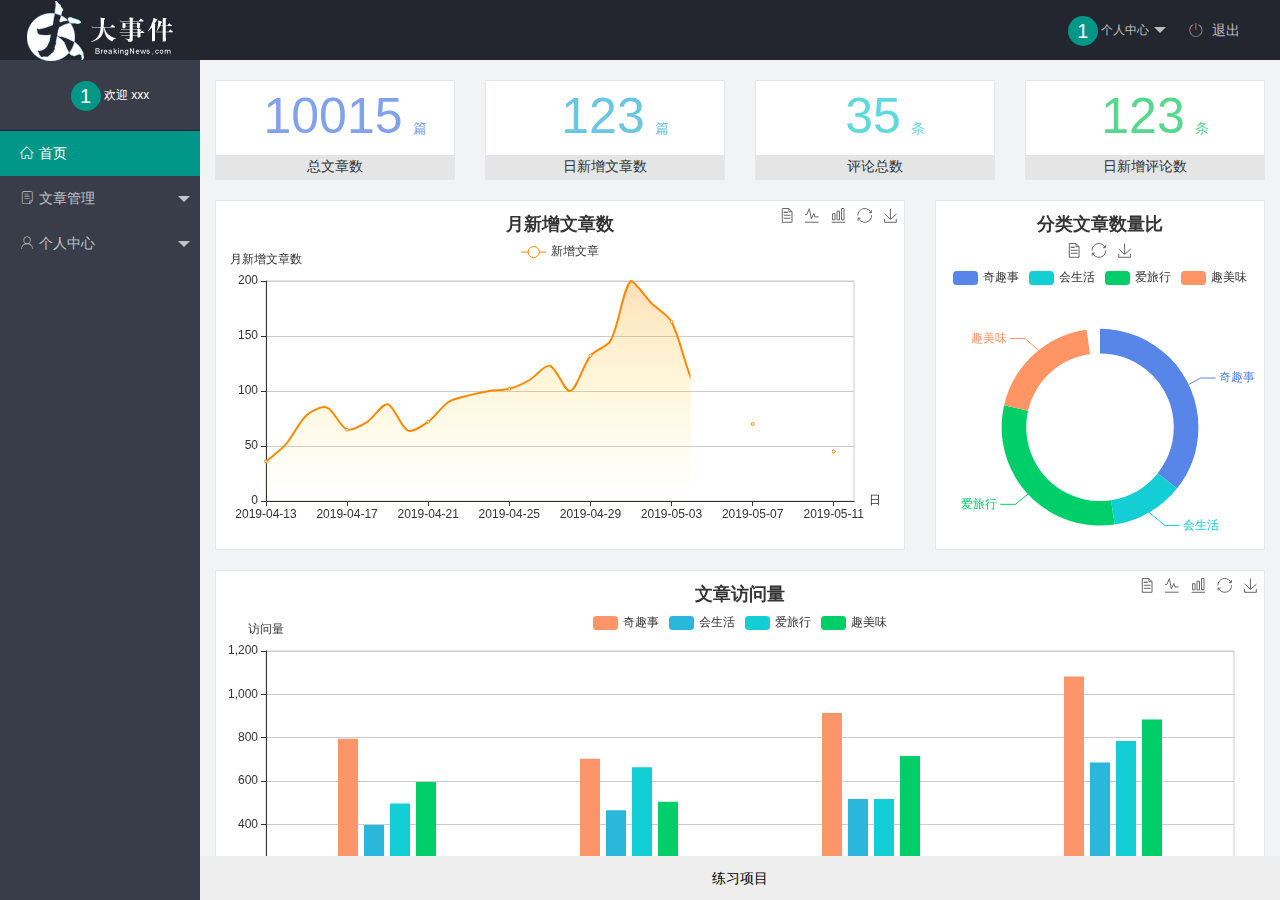
==== index.html @ fd065030 "首页功能完成" ====
<!DOCTYPE html>
<html>

<head>
    <meta charset="utf-8">
    <meta name="viewport" content="width=device-width, initial-scale=1, maximum-scale=1">
    <title>layout 管理系统大布局 - Layui</title>
    <!-- 字体图标的样式 -->
    <link rel="stylesheet" href="assets/fonts/iconfont.css">
    <link rel="stylesheet" href="assets/lib/layui/css/layui.css">
    <link rel="stylesheet" href="assets/css/index.css">
</head>

<body>
    <div class="layui-layout layui-layout-admin">
        <div class="layui-header">
            <div class="layui-logo layui-hide-xs">
                <img src="assets/images/logo.png">
            </div>
            <!-- 头部区域 -->
            <ul class="layui-nav layui-layout-right">
                <li class="layui-nav-item layui-hide layui-show-md-inline-block">
                    <a href="javascript:;" class="userinfo">
                        <img src="" class="layui-nav-img">
                        <span class="text-avatar">1</span>
                        个人中心
                    </a>
                    <dl class="layui-nav-child">
                        <dd><a href="">基本资料</a></dd>
                        <dd><a href="">更换头像</a></dd>
                        <dd><a href="">重置密码</a></dd>
                    </dl>
                </li>
                <li class="layui-nav-item" lay-header-event="menuRight" lay-unselect>
                    <a href="javascript:;"><span class="iconfont icon-tuichu"></span> 退出</a>
                </li>
            </ul>
        </div>

        <div class="layui-side layui-bg-black">
            <div class="layui-side-scroll">
                <div class="userinfo">
                    <img src="" class="layui-nav-img">
                    <span class="text-avatar">1</span>
                    <span id="welcome">欢迎 xxx</span>
                </div>
                <!-- 左侧导航区域（可配合layui已有的垂直导航） -->
                <ul class="layui-nav layui-nav-tree"  lay-shrink="all">
                    <li class="layui-nav-item layui-this">
                        <a class="" href="home/dashboard.html" target="fm">
                            <span class="iconfont icon-home"></span>首页
                        </a>
                    </li>
                    <li class="layui-nav-item">
                        <a href="javascript:;">
                            <span class="iconfont icon-16"></span>文章管理
                        </a>
                        <dl class="layui-nav-child">
                            <dd><a href="javascript:;">
                                <i class="layui-icon layui-icon-app"></i> 文章类别</a></dd>
                            <dd><a href="javascript:;">
                                <i class="layui-icon layui-icon-app"></i>文章列表</a></dd>
                            <dd><a href="javascript:;">
                                <i class="layui-icon layui-icon-app"></i>发表文章</a></dd>
                        </dl>
                    </li>
                    <li class="layui-nav-item">
                        <a href="javascript:;">
                            <span class="iconfont icon-user"></span>个人中心
                        </a>
                        <dl class="layui-nav-child">
                            <dd><a href="javascript:;">
                                <i class="layui-icon layui-icon-app"></i>基本资料</a></dd>
                            <dd><a href="javascript:;">
                                <i class="layui-icon layui-icon-app"></i>更换头像</a></dd>
                            <dd><a href="javascript:;">
                                <i class="layui-icon layui-icon-app"></i>重置密码</a></dd>
                        </dl>
                    </li>
                </ul>
            </div>
        </div>

        <div class="layui-body">
           <iframe src="home/dashboard.html" name="fm" frameborder="0" width="100%" height="100%"></iframe>

        <div class="layui-footer">
            <!-- 底部固定区域 -->
            练习项目
        </div>
    </div>

    <!-- 导入支持 layui 的 js 文件  -->
    <script src="assets/lib/layui/layui.all.js"></script>
    <!-- 引入 jquery -->
    <script src="assets/js/jquery-3.6.0.js"></script>
    <!-- 引入baseAPL.js -->
    <script src="assets/js/baseAPL.js"></script>

    <!-- 引入index.js -->
    <script src="assets/js/index.js"></script>
</body>

</html>
---- assets/fonts/iconfont.css ----
@font-face {font-family: "iconfont";
  src: url('iconfont.eot?t=1576139966484'); /* IE9 */
  src: url('iconfont.eot?t=1576139966484#iefix') format('embedded-opentype'), /* IE6-IE8 */
  url('[data-uri]') format('woff2'),
  url('iconfont.woff?t=1576139966484') format('woff'),
  url('iconfont.ttf?t=1576139966484') format('truetype'), /* chrome, firefox, opera, Safari, Android, iOS 4.2+ */
  url('iconfont.svg?t=1576139966484#iconfont') format('svg'); /* iOS 4.1- */
}

.iconfont {
  font-family: "iconfont" !important;
  font-size: 16px;
  font-style: normal;
  -webkit-font-smoothing: antialiased;
  -moz-osx-font-smoothing: grayscale;
}

.icon-home:before {
  content: "\e6a9";
}

.icon-user:before {
  content: "\e614";
}

.icon-pinglun:before {
  content: "\e616";
}

.icon-tuichu:before {
  content: "\e865";
}

.icon-16:before {
  content: "\e615";
}
---- assets/lib/layui/css/layui.css ----
/** layui-v2.5.5 MIT License By https://www.layui.com */
 .layui-inline,img{display:inline-block;vertical-align:middle}h1,h2,h3,h4,h5,h6{font-weight:400}.layui-edge,.layui-header,.layui-inline,.layui-main{position:relative}.layui-body,.layui-edge,.layui-elip{overflow:hidden}.layui-btn,.layui-edge,.layui-inline,img{vertical-align:middle}.layui-btn,.layui-disabled,.layui-icon,.layui-unselect{-moz-user-select:none;-webkit-user-select:none;-ms-user-select:none}.layui-elip,.layui-form-checkbox span,.layui-form-pane .layui-form-label{text-overflow:ellipsis;white-space:nowrap}.layui-breadcrumb,.layui-tree-btnGroup{visibility:hidden}blockquote,body,button,dd,div,dl,dt,form,h1,h2,h3,h4,h5,h6,input,li,ol,p,pre,td,textarea,th,ul{margin:0;padding:0;-webkit-tap-highlight-color:rgba(0,0,0,0)}a:active,a:hover{outline:0}img{border:none}li{list-style:none}table{border-collapse:collapse;border-spacing:0}h4,h5,h6{font-size:100%}button,input,optgroup,option,select,textarea{font-family:inherit;font-size:inherit;font-style:inherit;font-weight:inherit;outline:0}pre{white-space:pre-wrap;white-space:-moz-pre-wrap;white-space:-pre-wrap;white-space:-o-pre-wrap;word-wrap:break-word}body{line-height:24px;font:14px Helvetica Neue,Helvetica,PingFang SC,Tahoma,Arial,sans-serif}hr{height:1px;margin:10px 0;border:0;clear:both}a{color:#333;text-decoration:none}a:hover{color:#777}a cite{font-style:normal;*cursor:pointer}.layui-border-box,.layui-border-box *{box-sizing:border-box}.layui-box,.layui-box *{box-sizing:content-box}.layui-clear{clear:both;*zoom:1}.layui-clear:after{content:'\20';clear:both;*zoom:1;display:block;height:0}.layui-inline{*display:inline;*zoom:1}.layui-edge{display:inline-block;width:0;height:0;border-width:6px;border-style:dashed;border-color:transparent}.layui-edge-top{top:-4px;border-bottom-color:#999;border-bottom-style:solid}.layui-edge-right{border-left-color:#999;border-left-style:solid}.layui-edge-bottom{top:2px;border-top-color:#999;border-top-style:solid}.layui-edge-left{border-right-color:#999;border-right-style:solid}.layui-disabled,.layui-disabled:hover{color:#d2d2d2!important;cursor:not-allowed!important}.layui-circle{border-radius:100%}.layui-show{display:block!important}.layui-hide{display:none!important}@font-face{font-family:layui-icon;src:url(../font/iconfont.eot?v=250);src:url(../font/iconfont.eot?v=250#iefix) format('embedded-opentype'),url(../font/iconfont.woff2?v=250) format('woff2'),url(../font/iconfont.woff?v=250) format('woff'),url(../font/iconfont.ttf?v=250) format('truetype'),url(../font/iconfont.svg?v=250#layui-icon) format('svg')}.layui-icon{font-family:layui-icon!important;font-size:16px;font-style:normal;-webkit-font-smoothing:antialiased;-moz-osx-font-smoothing:grayscale}.layui-icon-reply-fill:before{content:"\e611"}.layui-icon-set-fill:before{content:"\e614"}.layui-icon-menu-fill:before{content:"\e60f"}.layui-icon-search:before{content:"\e615"}.layui-icon-share:before{content:"\e641"}.layui-icon-set-sm:before{content:"\e620"}.layui-icon-engine:before{content:"\e628"}.layui-icon-close:before{content:"\1006"}.layui-icon-close-fill:before{content:"\1007"}.layui-icon-chart-screen:before{content:"\e629"}.layui-icon-star:before{content:"\e600"}.layui-icon-circle-dot:before{content:"\e617"}.layui-icon-chat:before{content:"\e606"}.layui-icon-release:before{content:"\e609"}.layui-icon-list:before{content:"\e60a"}.layui-icon-chart:before{content:"\e62c"}.layui-icon-ok-circle:before{content:"\1005"}.layui-icon-layim-theme:before{content:"\e61b"}.layui-icon-table:before{content:"\e62d"}.layui-icon-right:before{content:"\e602"}.layui-icon-left:before{content:"\e603"}.layui-icon-cart-simple:before{content:"\e698"}.layui-icon-face-cry:before{content:"\e69c"}.layui-icon-face-smile:before{content:"\e6af"}.layui-icon-survey:before{content:"\e6b2"}.layui-icon-tree:before{content:"\e62e"}.layui-icon-upload-circle:before{content:"\e62f"}.layui-icon-add-circle:before{content:"\e61f"}.layui-icon-download-circle:before{content:"\e601"}.layui-icon-templeate-1:before{content:"\e630"}.layui-icon-util:before{content:"\e631"}.layui-icon-face-surprised:before{content:"\e664"}.layui-icon-edit:before{content:"\e642"}.layui-icon-speaker:before{content:"\e645"}.layui-icon-down:before{content:"\e61a"}.layui-icon-file:before{content:"\e621"}.layui-icon-layouts:before{content:"\e632"}.layui-icon-rate-half:before{content:"\e6c9"}.layui-icon-add-circle-fine:before{content:"\e608"}.layui-icon-prev-circle:before{content:"\e633"}.layui-icon-read:before{content:"\e705"}.layui-icon-404:before{content:"\e61c"}.layui-icon-carousel:before{content:"\e634"}.layui-icon-help:before{content:"\e607"}.layui-icon-code-circle:before{content:"\e635"}.layui-icon-water:before{content:"\e636"}.layui-icon-username:before{content:"\e66f"}.layui-icon-find-fill:before{content:"\e670"}.layui-icon-about:before{content:"\e60b"}.layui-icon-location:before{content:"\e715"}.layui-icon-up:before{content:"\e619"}.layui-icon-pause:before{content:"\e651"}.layui-icon-date:before{content:"\e637"}.layui-icon-layim-uploadfile:before{content:"\e61d"}.layui-icon-delete:before{content:"\e640"}.layui-icon-play:before{content:"\e652"}.layui-icon-top:before{content:"\e604"}.layui-icon-friends:before{content:"\e612"}.layui-icon-refresh-3:before{content:"\e9aa"}.layui-icon-ok:before{content:"\e605"}.layui-icon-layer:before{content:"\e638"}.layui-icon-face-smile-fine:before{content:"\e60c"}.layui-icon-dollar:before{content:"\e659"}.layui-icon-group:before{content:"\e613"}.layui-icon-layim-download:before{content:"\e61e"}.layui-icon-picture-fine:before{content:"\e60d"}.layui-icon-link:before{content:"\e64c"}.layui-icon-diamond:before{content:"\e735"}.layui-icon-log:before{content:"\e60e"}.layui-icon-rate-solid:before{content:"\e67a"}.layui-icon-fonts-del:before{content:"\e64f"}.layui-icon-unlink:before{content:"\e64d"}.layui-icon-fonts-clear:before{content:"\e639"}.layui-icon-triangle-r:before{content:"\e623"}.layui-icon-circle:before{content:"\e63f"}.layui-icon-radio:before{content:"\e643"}.layui-icon-align-center:before{content:"\e647"}.layui-icon-align-right:before{content:"\e648"}.layui-icon-align-left:before{content:"\e649"}.layui-icon-loading-1:before{content:"\e63e"}.layui-icon-return:before{content:"\e65c"}.layui-icon-fonts-strong:before{content:"\e62b"}.layui-icon-upload:before{content:"\e67c"}.layui-icon-dialogue:before{content:"\e63a"}.layui-icon-video:before{content:"\e6ed"}.layui-icon-headset:before{content:"\e6fc"}.layui-icon-cellphone-fine:before{content:"\e63b"}.layui-icon-add-1:before{content:"\e654"}.layui-icon-face-smile-b:before{content:"\e650"}.layui-icon-fonts-html:before{content:"\e64b"}.layui-icon-form:before{content:"\e63c"}.layui-icon-cart:before{content:"\e657"}.layui-icon-camera-fill:before{content:"\e65d"}.layui-icon-tabs:before{content:"\e62a"}.layui-icon-fonts-code:before{content:"\e64e"}.layui-icon-fire:before{content:"\e756"}.layui-icon-set:before{content:"\e716"}.layui-icon-fonts-u:before{content:"\e646"}.layui-icon-triangle-d:before{content:"\e625"}.layui-icon-tips:before{content:"\e702"}.layui-icon-picture:before{content:"\e64a"}.layui-icon-more-vertical:before{content:"\e671"}.layui-icon-flag:before{content:"\e66c"}.layui-icon-loading:before{content:"\e63d"}.layui-icon-fonts-i:before{content:"\e644"}.layui-icon-refresh-1:before{content:"\e666"}.layui-icon-rmb:before{content:"\e65e"}.layui-icon-home:before{content:"\e68e"}.layui-icon-user:before{content:"\e770"}.layui-icon-notice:before{content:"\e667"}.layui-icon-login-weibo:before{content:"\e675"}.layui-icon-voice:before{content:"\e688"}.layui-icon-upload-drag:before{content:"\e681"}.layui-icon-login-qq:before{content:"\e676"}.layui-icon-snowflake:before{content:"\e6b1"}.layui-icon-file-b:before{content:"\e655"}.layui-icon-template:before{content:"\e663"}.layui-icon-auz:before{content:"\e672"}.layui-icon-console:before{content:"\e665"}.layui-icon-app:before{content:"\e653"}.layui-icon-prev:before{content:"\e65a"}.layui-icon-website:before{content:"\e7ae"}.layui-icon-next:before{content:"\e65b"}.layui-icon-component:before{content:"\e857"}.layui-icon-more:before{content:"\e65f"}.layui-icon-login-wechat:before{content:"\e677"}.layui-icon-shrink-right:before{content:"\e668"}.layui-icon-spread-left:before{content:"\e66b"}.layui-icon-camera:before{content:"\e660"}.layui-icon-note:before{content:"\e66e"}.layui-icon-refresh:before{content:"\e669"}.layui-icon-female:before{content:"\e661"}.layui-icon-male:before{content:"\e662"}.layui-icon-password:before{content:"\e673"}.layui-icon-senior:before{content:"\e674"}.layui-icon-theme:before{content:"\e66a"}.layui-icon-tread:before{content:"\e6c5"}.layui-icon-praise:before{content:"\e6c6"}.layui-icon-star-fill:before{content:"\e658"}.layui-icon-rate:before{content:"\e67b"}.layui-icon-template-1:before{content:"\e656"}.layui-icon-vercode:before{content:"\e679"}.layui-icon-cellphone:before{content:"\e678"}.layui-icon-screen-full:before{content:"\e622"}.layui-icon-screen-restore:before{content:"\e758"}.layui-icon-cols:before{content:"\e610"}.layui-icon-export:before{content:"\e67d"}.layui-icon-print:before{content:"\e66d"}.layui-icon-slider:before{content:"\e714"}.layui-icon-addition:before{content:"\e624"}.layui-icon-subtraction:before{content:"\e67e"}.layui-icon-service:before{content:"\e626"}.layui-icon-transfer:before{content:"\e691"}.layui-main{width:1140px;margin:0 auto}.layui-header{z-index:1000;height:60px}.layui-header a:hover{transition:all .5s;-webkit-transition:all .5s}.layui-side{position:fixed;left:0;top:0;bottom:0;z-index:999;width:200px;overflow-x:hidden}.layui-side-scroll{position:relative;width:220px;height:100%;overflow-x:hidden}.layui-body{position:absolute;left:200px;right:0;top:0;bottom:0;z-index:998;width:auto;overflow-y:auto;box-sizing:border-box}.layui-layout-body{overflow:hidden}.layui-layout-admin .layui-header{background-color:#23262E}.layui-layout-admin .layui-side{top:60px;width:200px;overflow-x:hidden}.layui-layout-admin .layui-body{position:fixed;top:60px;bottom:44px}.layui-layout-admin .layui-main{width:auto;margin:0 15px}.layui-layout-admin .layui-footer{position:fixed;left:200px;right:0;bottom:0;height:44px;line-height:44px;padding:0 15px;background-color:#eee}.layui-layout-admin .layui-logo{position:absolute;left:0;top:0;width:200px;height:100%;line-height:60px;text-align:center;color:#009688;font-size:16px}.layui-layout-admin .layui-header .layui-nav{background:0 0}.layui-layout-left{position:absolute!important;left:200px;top:0}.layui-layout-right{position:absolute!important;right:0;top:0}.layui-container{position:relative;margin:0 auto;padding:0 15px;box-sizing:border-box}.layui-fluid{position:relative;margin:0 auto;padding:0 15px}.layui-row:after,.layui-row:before{content:'';display:block;clear:both}.layui-col-lg1,.layui-col-lg10,.layui-col-lg11,.layui-col-lg12,.layui-col-lg2,.layui-col-lg3,.layui-col-lg4,.layui-col-lg5,.layui-col-lg6,.layui-col-lg7,.layui-col-lg8,.layui-col-lg9,.layui-col-md1,.layui-col-md10,.layui-col-md11,.layui-col-md12,.layui-col-md2,.layui-col-md3,.layui-col-md4,.layui-col-md5,.layui-col-md6,.layui-col-md7,.layui-col-md8,.layui-col-md9,.layui-col-sm1,.layui-col-sm10,.layui-col-sm11,.layui-col-sm12,.layui-col-sm2,.layui-col-sm3,.layui-col-sm4,.layui-col-sm5,.layui-col-sm6,.layui-col-sm7,.layui-col-sm8,.layui-col-sm9,.layui-col-xs1,.layui-col-xs10,.layui-col-xs11,.layui-col-xs12,.layui-col-xs2,.layui-col-xs3,.layui-col-xs4,.layui-col-xs5,.layui-col-xs6,.layui-col-xs7,.layui-col-xs8,.layui-col-xs9{position:relative;display:block;box-sizing:border-box}.layui-col-xs1,.layui-col-xs10,.layui-col-xs11,.layui-col-xs12,.layui-col-xs2,.layui-col-xs3,.layui-col-xs4,.layui-col-xs5,.layui-col-xs6,.layui-col-xs7,.layui-col-xs8,.layui-col-xs9{float:left}.layui-col-xs1{width:8.33333333%}.layui-col-xs2{width:16.66666667%}.layui-col-xs3{width:25%}.layui-col-xs4{width:33.33333333%}.layui-col-xs5{width:41.66666667%}.layui-col-xs6{width:50%}.layui-col-xs7{width:58.33333333%}.layui-col-xs8{width:66.66666667%}.layui-col-xs9{width:75%}.layui-col-xs10{width:83.33333333%}.layui-col-xs11{width:91.66666667%}.layui-col-xs12{width:100%}.layui-col-xs-offset1{margin-left:8.33333333%}.layui-col-xs-offset2{margin-left:16.66666667%}.layui-col-xs-offset3{margin-left:25%}.layui-col-xs-offset4{margin-left:33.33333333%}.layui-col-xs-offset5{margin-left:41.66666667%}.layui-col-xs-offset6{margin-left:50%}.layui-col-xs-offset7{margin-left:58.33333333%}.layui-col-xs-offset8{margin-left:66.66666667%}.layui-col-xs-offset9{margin-left:75%}.layui-col-xs-offset10{margin-left:83.33333333%}.layui-col-xs-offset11{margin-left:91.66666667%}.layui-col-xs-offset12{margin-left:100%}@media screen and (max-width:768px){.layui-hide-xs{display:none!important}.layui-show-xs-block{display:block!important}.layui-show-xs-inline{display:inline!important}.layui-show-xs-inline-block{display:inline-block!important}}@media screen and (min-width:768px){.layui-container{width:750px}.layui-hide-sm{display:none!important}.layui-show-sm-block{display:block!important}.layui-show-sm-inline{display:inline!important}.layui-show-sm-inline-block{display:inline-block!important}.layui-col-sm1,.layui-col-sm10,.layui-col-sm11,.layui-col-sm12,.layui-col-sm2,.layui-col-sm3,.layui-col-sm4,.layui-col-sm5,.layui-col-sm6,.layui-col-sm7,.layui-col-sm8,.layui-col-sm9{float:left}.layui-col-sm1{width:8.33333333%}.layui-col-sm2{width:16.66666667%}.layui-col-sm3{width:25%}.layui-col-sm4{width:33.33333333%}.layui-col-sm5{width:41.66666667%}.layui-col-sm6{width:50%}.layui-col-sm7{width:58.33333333%}.layui-col-sm8{width:66.66666667%}.layui-col-sm9{width:75%}.layui-col-sm10{width:83.33333333%}.layui-col-sm11{width:91.66666667%}.layui-col-sm12{width:100%}.layui-col-sm-offset1{margin-left:8.33333333%}.layui-col-sm-offset2{margin-left:16.66666667%}.layui-col-sm-offset3{margin-left:25%}.layui-col-sm-offset4{margin-left:33.33333333%}.layui-col-sm-offset5{margin-left:41.66666667%}.layui-col-sm-offset6{margin-left:50%}.layui-col-sm-offset7{margin-left:58.33333333%}.layui-col-sm-offset8{margin-left:66.66666667%}.layui-col-sm-offset9{margin-left:75%}.layui-col-sm-offset10{margin-left:83.33333333%}.layui-col-sm-offset11{margin-left:91.66666667%}.layui-col-sm-offset12{margin-left:100%}}@media screen and (min-width:992px){.layui-container{width:970px}.layui-hide-md{display:none!important}.layui-show-md-block{display:block!important}.layui-show-md-inline{display:inline!important}.layui-show-md-inline-block{display:inline-block!important}.layui-col-md1,.layui-col-md10,.layui-col-md11,.layui-col-md12,.layui-col-md2,.layui-col-md3,.layui-col-md4,.layui-col-md5,.layui-col-md6,.layui-col-md7,.layui-col-md8,.layui-col-md9{float:left}.layui-col-md1{width:8.33333333%}.layui-col-md2{width:16.66666667%}.layui-col-md3{width:25%}.layui-col-md4{width:33.33333333%}.layui-col-md5{width:41.66666667%}.layui-col-md6{width:50%}.layui-col-md7{width:58.33333333%}.layui-col-md8{width:66.66666667%}.layui-col-md9{width:75%}.layui-col-md10{width:83.33333333%}.layui-col-md11{width:91.66666667%}.layui-col-md12{width:100%}.layui-col-md-offset1{margin-left:8.33333333%}.layui-col-md-offset2{margin-left:16.66666667%}.layui-col-md-offset3{margin-left:25%}.layui-col-md-offset4{margin-left:33.33333333%}.layui-col-md-offset5{margin-left:41.66666667%}.layui-col-md-offset6{margin-left:50%}.layui-col-md-offset7{margin-left:58.33333333%}.layui-col-md-offset8{margin-left:66.66666667%}.layui-col-md-offset9{margin-left:75%}.layui-col-md-offset10{margin-left:83.33333333%}.layui-col-md-offset11{margin-left:91.66666667%}.layui-col-md-offset12{margin-left:100%}}@media screen and (min-width:1200px){.layui-container{width:1170px}.layui-hide-lg{display:none!important}.layui-show-lg-block{display:block!important}.layui-show-lg-inline{display:inline!important}.layui-show-lg-inline-block{display:inline-block!important}.layui-col-lg1,.layui-col-lg10,.layui-col-lg11,.layui-col-lg12,.layui-col-lg2,.layui-col-lg3,.layui-col-lg4,.layui-col-lg5,.layui-col-lg6,.layui-col-lg7,.layui-col-lg8,.layui-col-lg9{float:left}.layui-col-lg1{width:8.33333333%}.layui-col-lg2{width:16.66666667%}.layui-col-lg3{width:25%}.layui-col-lg4{width:33.33333333%}.layui-col-lg5{width:41.66666667%}.layui-col-lg6{width:50%}.layui-col-lg7{width:58.33333333%}.layui-col-lg8{width:66.66666667%}.layui-col-lg9{width:75%}.layui-col-lg10{width:83.33333333%}.layui-col-lg11{width:91.66666667%}.layui-col-lg12{width:100%}.layui-col-lg-offset1{margin-left:8.33333333%}.layui-col-lg-offset2{margin-left:16.66666667%}.layui-col-lg-offset3{margin-left:25%}.layui-col-lg-offset4{margin-left:33.33333333%}.layui-col-lg-offset5{margin-left:41.66666667%}.layui-col-lg-offset6{margin-left:50%}.layui-col-lg-offset7{margin-left:58.33333333%}.layui-col-lg-offset8{margin-left:66.66666667%}.layui-col-lg-offset9{margin-left:75%}.layui-col-lg-offset10{margin-left:83.33333333%}.layui-col-lg-offset11{margin-left:91.66666667%}.layui-col-lg-offset12{margin-left:100%}}.layui-col-space1{margin:-.5px}.layui-col-space1>*{padding:.5px}.layui-col-space3{margin:-1.5px}.layui-col-space3>*{padding:1.5px}.layui-col-space5{margin:-2.5px}.layui-col-space5>*{padding:2.5px}.layui-col-space8{margin:-3.5px}.layui-col-space8>*{padding:3.5px}.layui-col-space10{margin:-5px}.layui-col-space10>*{padding:5px}.layui-col-space12{margin:-6px}.layui-col-space12>*{padding:6px}.layui-col-space15{margin:-7.5px}.layui-col-space15>*{padding:7.5px}.layui-col-space18{margin:-9px}.layui-col-space18>*{padding:9px}.layui-col-space20{margin:-10px}.layui-col-space20>*{padding:10px}.layui-col-space22{margin:-11px}.layui-col-space22>*{padding:11px}.layui-col-space25{margin:-12.5px}.layui-col-space25>*{padding:12.5px}.layui-col-space30{margin:-15px}.layui-col-space30>*{padding:15px}.layui-btn,.layui-input,.layui-select,.layui-textarea,.layui-upload-button{outline:0;-webkit-appearance:none;transition:all .3s;-webkit-transition:all .3s;box-sizing:border-box}.layui-elem-quote{margin-bottom:10px;padding:15px;line-height:22px;border-left:5px solid #009688;border-radius:0 2px 2px 0;background-color:#f2f2f2}.layui-quote-nm{border-style:solid;border-width:1px 1px 1px 5px;background:0 0}.layui-elem-field{margin-bottom:10px;padding:0;border-width:1px;border-style:solid}.layui-elem-field legend{margin-left:20px;padding:0 10px;font-size:20px;font-weight:300}.layui-field-title{margin:10px 0 20px;border-width:1px 0 0}.layui-field-box{padding:10px 15px}.layui-field-title .layui-field-box{padding:10px 0}.layui-progress{position:relative;height:6px;border-radius:20px;background-color:#e2e2e2}.layui-progress-bar{position:absolute;left:0;top:0;width:0;max-width:100%;height:6px;border-radius:20px;text-align:right;background-color:#5FB878;transition:all .3s;-webkit-transition:all .3s}.layui-progress-big,.layui-progress-big .layui-progress-bar{height:18px;line-height:18px}.layui-progress-text{position:relative;top:-20px;line-height:18px;font-size:12px;color:#666}.layui-progress-big .layui-progress-text{position:static;padding:0 10px;color:#fff}.layui-collapse{border-width:1px;border-style:solid;border-radius:2px}.layui-colla-content,.layui-colla-item{border-top-width:1px;border-top-style:solid}.layui-colla-item:first-child{border-top:none}.layui-colla-title{position:relative;height:42px;line-height:42px;padding:0 15px 0 35px;color:#333;background-color:#f2f2f2;cursor:pointer;font-size:14px;overflow:hidden}.layui-colla-content{display:none;padding:10px 15px;line-height:22px;color:#666}.layui-colla-icon{position:absolute;left:15px;top:0;font-size:14px}.layui-card{margin-bottom:15px;border-radius:2px;background-color:#fff;box-shadow:0 1px 2px 0 rgba(0,0,0,.05)}.layui-card:last-child{margin-bottom:0}.layui-card-header{position:relative;height:42px;line-height:42px;padding:0 15px;border-bottom:1px solid #f6f6f6;color:#333;border-radius:2px 2px 0 0;font-size:14px}.layui-bg-black,.layui-bg-blue,.layui-bg-cyan,.layui-bg-green,.layui-bg-orange,.layui-bg-red{color:#fff!important}.layui-card-body{position:relative;padding:10px 15px;line-height:24px}.layui-card-body[pad15]{padding:15px}.layui-card-body[pad20]{padding:20px}.layui-card-body .layui-table{margin:5px 0}.layui-card .layui-tab{margin:0}.layui-panel-window{position:relative;padding:15px;border-radius:0;border-top:5px solid #E6E6E6;background-color:#fff}.layui-auxiliar-moving{position:fixed;left:0;right:0;top:0;bottom:0;width:100%;height:100%;background:0 0;z-index:9999999999}.layui-form-label,.layui-form-mid,.layui-form-select,.layui-input-block,.layui-input-inline,.layui-textarea{position:relative}.layui-bg-red{background-color:#FF5722!important}.layui-bg-orange{background-color:#FFB800!important}.layui-bg-green{background-color:#009688!important}.layui-bg-cyan{background-color:#2F4056!important}.layui-bg-blue{background-color:#1E9FFF!important}.layui-bg-black{background-color:#393D49!important}.layui-bg-gray{background-color:#eee!important;color:#666!important}.layui-badge-rim,.layui-colla-content,.layui-colla-item,.layui-collapse,.layui-elem-field,.layui-form-pane .layui-form-item[pane],.layui-form-pane .layui-form-label,.layui-input,.layui-layedit,.layui-layedit-tool,.layui-quote-nm,.layui-select,.layui-tab-bar,.layui-tab-card,.layui-tab-title,.layui-tab-title .layui-this:after,.layui-textarea{border-color:#e6e6e6}.layui-timeline-item:before,hr{background-color:#e6e6e6}.layui-text{line-height:22px;font-size:14px;color:#666}.layui-text h1,.layui-text h2,.layui-text h3{font-weight:500;color:#333}.layui-text h1{font-size:30px}.layui-text h2{font-size:24px}.layui-text h3{font-size:18px}.layui-text a:not(.layui-btn){color:#01AAED}.layui-text a:not(.layui-btn):hover{text-decoration:underline}.layui-text ul{padding:5px 0 5px 15px}.layui-text ul li{margin-top:5px;list-style-type:disc}.layui-text em,.layui-word-aux{color:#999!important;padding:0 5px!important}.layui-btn{display:inline-block;height:38px;line-height:38px;padding:0 18px;background-color:#009688;color:#fff;white-space:nowrap;text-align:center;font-size:14px;border:none;border-radius:2px;cursor:pointer}.layui-btn:hover{opacity:.8;filter:alpha(opacity=80);color:#fff}.layui-btn:active{opacity:1;filter:alpha(opacity=100)}.layui-btn+.layui-btn{margin-left:10px}.layui-btn-container{font-size:0}.layui-btn-container .layui-btn{margin-right:10px;margin-bottom:10px}.layui-btn-container .layui-btn+.layui-btn{margin-left:0}.layui-table .layui-btn-container .layui-btn{margin-bottom:9px}.layui-btn-radius{border-radius:100px}.layui-btn .layui-icon{margin-right:3px;font-size:18px;vertical-align:bottom;vertical-align:middle\9}.layui-btn-primary{border:1px solid #C9C9C9;background-color:#fff;color:#555}.layui-btn-primary:hover{border-color:#009688;color:#333}.layui-btn-normal{background-color:#1E9FFF}.layui-btn-warm{background-color:#FFB800}.layui-btn-danger{background-color:#FF5722}.layui-btn-checked{background-color:#5FB878}.layui-btn-disabled,.layui-btn-disabled:active,.layui-btn-disabled:hover{border:1px solid #e6e6e6;background-color:#FBFBFB;color:#C9C9C9;cursor:not-allowed;opacity:1}.layui-btn-lg{height:44px;line-height:44px;padding:0 25px;font-size:16px}.layui-btn-sm{height:30px;line-height:30px;padding:0 10px;font-size:12px}.layui-btn-sm i{font-size:16px!important}.layui-btn-xs{height:22px;line-height:22px;padding:0 5px;font-size:12px}.layui-btn-xs i{font-size:14px!important}.layui-btn-group{display:inline-block;vertical-align:middle;font-size:0}.layui-btn-group .layui-btn{margin-left:0!important;margin-right:0!important;border-left:1px solid rgba(255,255,255,.5);border-radius:0}.layui-btn-group .layui-btn-primary{border-left:none}.layui-btn-group .layui-btn-primary:hover{border-color:#C9C9C9;color:#009688}.layui-btn-group .layui-btn:first-child{border-left:none;border-radius:2px 0 0 2px}.layui-btn-group .layui-btn-primary:first-child{border-left:1px solid #c9c9c9}.layui-btn-group .layui-btn:last-child{border-radius:0 2px 2px 0}.layui-btn-group .layui-btn+.layui-btn{margin-left:0}.layui-btn-group+.layui-btn-group{margin-left:10px}.layui-btn-fluid{width:100%}.layui-input,.layui-select,.layui-textarea{height:38px;line-height:1.3;line-height:38px\9;border-width:1px;border-style:solid;background-color:#fff;border-radius:2px}.layui-input::-webkit-input-placeholder,.layui-select::-webkit-input-placeholder,.layui-textarea::-webkit-input-placeholder{line-height:1.3}.layui-input,.layui-textarea{display:block;width:100%;padding-left:10px}.layui-input:hover,.layui-textarea:hover{border-color:#D2D2D2!important}.layui-input:focus,.layui-textarea:focus{border-color:#C9C9C9!important}.layui-textarea{min-height:100px;height:auto;line-height:20px;padding:6px 10px;resize:vertical}.layui-select{padding:0 10px}.layui-form input[type=checkbox],.layui-form input[type=radio],.layui-form select{display:none}.layui-form [lay-ignore]{display:initial}.layui-form-item{margin-bottom:15px;clear:both;*zoom:1}.layui-form-item:after{content:'\20';clear:both;*zoom:1;display:block;height:0}.layui-form-label{float:left;display:block;padding:9px 15px;width:80px;font-weight:400;line-height:20px;text-align:right}.layui-form-label-col{display:block;float:none;padding:9px 0;line-height:20px;text-align:left}.layui-form-item .layui-inline{margin-bottom:5px;margin-right:10px}.layui-input-block{margin-left:110px;min-height:36px}.layui-input-inline{display:inline-block;vertical-align:middle}.layui-form-item .layui-input-inline{float:left;width:190px;margin-right:10px}.layui-form-text .layui-input-inline{width:auto}.layui-form-mid{float:left;display:block;padding:9px 0!important;line-height:20px;margin-right:10px}.layui-form-danger+.layui-form-select .layui-input,.layui-form-danger:focus{border-color:#FF5722!important}.layui-form-select .layui-input{padding-right:30px;cursor:pointer}.layui-form-select .layui-edge{position:absolute;right:10px;top:50%;margin-top:-3px;cursor:pointer;border-width:6px;border-top-color:#c2c2c2;border-top-style:solid;transition:all .3s;-webkit-transition:all .3s}.layui-form-select dl{display:none;position:absolute;left:0;top:42px;padding:5px 0;z-index:899;min-width:100%;border:1px solid #d2d2d2;max-height:300px;overflow-y:auto;background-color:#fff;border-radius:2px;box-shadow:0 2px 4px rgba(0,0,0,.12);box-sizing:border-box}.layui-form-select dl dd,.layui-form-select dl dt{padding:0 10px;line-height:36px;white-space:nowrap;overflow:hidden;text-overflow:ellipsis}.layui-form-select dl dt{font-size:12px;color:#999}.layui-form-select dl dd{cursor:pointer}.layui-form-select dl dd:hover{background-color:#f2f2f2;-webkit-transition:.5s all;transition:.5s all}.layui-form-select .layui-select-group dd{padding-left:20px}.layui-form-select dl dd.layui-select-tips{padding-left:10px!important;color:#999}.layui-form-select dl dd.layui-this{background-color:#5FB878;color:#fff}.layui-form-checkbox,.layui-form-select dl dd.layui-disabled{background-color:#fff}.layui-form-selected dl{display:block}.layui-form-checkbox,.layui-form-checkbox *,.layui-form-switch{display:inline-block;vertical-align:middle}.layui-form-selected .layui-edge{margin-top:-9px;-webkit-transform:rotate(180deg);transform:rotate(180deg);margin-top:-3px\9}:root .layui-form-selected .layui-edge{margin-top:-9px\0/IE9}.layui-form-selectup dl{top:auto;bottom:42px}.layui-select-none{margin:5px 0;text-align:center;color:#999}.layui-select-disabled .layui-disabled{border-color:#eee!important}.layui-select-disabled .layui-edge{border-top-color:#d2d2d2}.layui-form-checkbox{position:relative;height:30px;line-height:30px;margin-right:10px;padding-right:30px;cursor:pointer;font-size:0;-webkit-transition:.1s linear;transition:.1s linear;box-sizing:border-box}.layui-form-checkbox span{padding:0 10px;height:100%;font-size:14px;border-radius:2px 0 0 2px;background-color:#d2d2d2;color:#fff;overflow:hidden}.layui-form-checkbox:hover span{background-color:#c2c2c2}.layui-form-checkbox i{position:absolute;right:0;top:0;width:30px;height:28px;border:1px solid #d2d2d2;border-left:none;border-radius:0 2px 2px 0;color:#fff;font-size:20px;text-align:center}.layui-form-checkbox:hover i{border-color:#c2c2c2;color:#c2c2c2}.layui-form-checked,.layui-form-checked:hover{border-color:#5FB878}.layui-form-checked span,.layui-form-checked:hover span{background-color:#5FB878}.layui-form-checked i,.layui-form-checked:hover i{color:#5FB878}.layui-form-item .layui-form-checkbox{margin-top:4px}.layui-form-checkbox[lay-skin=primary]{height:auto!important;line-height:normal!important;min-width:18px;min-height:18px;border:none!important;margin-right:0;padding-left:28px;padding-right:0;background:0 0}.layui-form-checkbox[lay-skin=primary] span{padding-left:0;padding-right:15px;line-height:18px;background:0 0;color:#666}.layui-form-checkbox[lay-skin=primary] i{right:auto;left:0;width:16px;height:16px;line-height:16px;border:1px solid #d2d2d2;font-size:12px;border-radius:2px;background-color:#fff;-webkit-transition:.1s linear;transition:.1s linear}.layui-form-checkbox[lay-skin=primary]:hover i{border-color:#5FB878;color:#fff}.layui-form-checked[lay-skin=primary] i{border-color:#5FB878!important;background-color:#5FB878;color:#fff}.layui-checkbox-disbaled[lay-skin=primary] span{background:0 0!important;color:#c2c2c2}.layui-checkbox-disbaled[lay-skin=primary]:hover i{border-color:#d2d2d2}.layui-form-item .layui-form-checkbox[lay-skin=primary]{margin-top:10px}.layui-form-switch{position:relative;height:22px;line-height:22px;min-width:35px;padding:0 5px;margin-top:8px;border:1px solid #d2d2d2;border-radius:20px;cursor:pointer;background-color:#fff;-webkit-transition:.1s linear;transition:.1s linear}.layui-form-switch i{position:absolute;left:5px;top:3px;width:16px;height:16px;border-radius:20px;background-color:#d2d2d2;-webkit-transition:.1s linear;transition:.1s linear}.layui-form-switch em{position:relative;top:0;width:25px;margin-left:21px;padding:0!important;text-align:center!important;color:#999!important;font-style:normal!important;font-size:12px}.layui-form-onswitch{border-color:#5FB878;background-color:#5FB878}.layui-checkbox-disbaled,.layui-checkbox-disbaled i{border-color:#e2e2e2!important}.layui-form-onswitch i{left:100%;margin-left:-21px;background-color:#fff}.layui-form-onswitch em{margin-left:5px;margin-right:21px;color:#fff!important}.layui-checkbox-disbaled span{background-color:#e2e2e2!important}.layui-checkbox-disbaled:hover i{color:#fff!important}[lay-radio]{display:none}.layui-form-radio,.layui-form-radio *{display:inline-block;vertical-align:middle}.layui-form-radio{line-height:28px;margin:6px 10px 0 0;padding-right:10px;cursor:pointer;font-size:0}.layui-form-radio *{font-size:14px}.layui-form-radio>i{margin-right:8px;font-size:22px;color:#c2c2c2}.layui-form-radio>i:hover,.layui-form-radioed>i{color:#5FB878}.layui-radio-disbaled>i{color:#e2e2e2!important}.layui-form-pane .layui-form-label{width:110px;padding:8px 15px;height:38px;line-height:20px;border-width:1px;border-style:solid;border-radius:2px 0 0 2px;text-align:center;background-color:#FBFBFB;overflow:hidden;box-sizing:border-box}.layui-form-pane .layui-input-inline{margin-left:-1px}.layui-form-pane .layui-input-block{margin-left:110px;left:-1px}.layui-form-pane .layui-input{border-radius:0 2px 2px 0}.layui-form-pane .layui-form-text .layui-form-label{float:none;width:100%;border-radius:2px;box-sizing:border-box;text-align:left}.layui-form-pane .layui-form-text .layui-input-inline{display:block;margin:0;top:-1px;clear:both}.layui-form-pane .layui-form-text .layui-input-block{margin:0;left:0;top:-1px}.layui-form-pane .layui-form-text .layui-textarea{min-height:100px;border-radius:0 0 2px 2px}.layui-form-pane .layui-form-checkbox{margin:4px 0 4px 10px}.layui-form-pane .layui-form-radio,.layui-form-pane .layui-form-switch{margin-top:6px;margin-left:10px}.layui-form-pane .layui-form-item[pane]{position:relative;border-width:1px;border-style:solid}.layui-form-pane .layui-form-item[pane] .layui-form-label{position:absolute;left:0;top:0;height:100%;border-width:0 1px 0 0}.layui-form-pane .layui-form-item[pane] .layui-input-inline{margin-left:110px}@media screen and (max-width:450px){.layui-form-item .layui-form-label{text-overflow:ellipsis;overflow:hidden;white-space:nowrap}.layui-form-item .layui-inline{display:block;margin-right:0;margin-bottom:20px;clear:both}.layui-form-item .layui-inline:after{content:'\20';clear:both;display:block;height:0}.layui-form-item .layui-input-inline{display:block;float:none;left:-3px;width:auto;margin:0 0 10px 112px}.layui-form-item .layui-input-inline+.layui-form-mid{margin-left:110px;top:-5px;padding:0}.layui-form-item .layui-form-checkbox{margin-right:5px;margin-bottom:5px}}.layui-layedit{border-width:1px;border-style:solid;border-radius:2px}.layui-layedit-tool{padding:3px 5px;border-bottom-width:1px;border-bottom-style:solid;font-size:0}.layedit-tool-fixed{position:fixed;top:0;border-top:1px solid #e2e2e2}.layui-layedit-tool .layedit-tool-mid,.layui-layedit-tool .layui-icon{display:inline-block;vertical-align:middle;text-align:center;font-size:14px}.layui-layedit-tool .layui-icon{position:relative;width:32px;height:30px;line-height:30px;margin:3px 5px;color:#777;cursor:pointer;border-radius:2px}.layui-layedit-tool .layui-icon:hover{color:#393D49}.layui-layedit-tool .layui-icon:active{color:#000}.layui-layedit-tool .layedit-tool-active{background-color:#e2e2e2;color:#000}.layui-layedit-tool .layui-disabled,.layui-layedit-tool .layui-disabled:hover{color:#d2d2d2;cursor:not-allowed}.layui-layedit-tool .layedit-tool-mid{width:1px;height:18px;margin:0 10px;background-color:#d2d2d2}.layedit-tool-html{width:50px!important;font-size:30px!important}.layedit-tool-b,.layedit-tool-code,.layedit-tool-help{font-size:16px!important}.layedit-tool-d,.layedit-tool-face,.layedit-tool-image,.layedit-tool-unlink{font-size:18px!important}.layedit-tool-image input{position:absolute;font-size:0;left:0;top:0;width:100%;height:100%;opacity:.01;filter:Alpha(opacity=1);cursor:pointer}.layui-layedit-iframe iframe{display:block;width:100%}#LAY_layedit_code{overflow:hidden}.layui-laypage{display:inline-block;*display:inline;*zoom:1;vertical-align:middle;margin:10px 0;font-size:0}.layui-laypage>a:first-child,.layui-laypage>a:first-child em{border-radius:2px 0 0 2px}.layui-laypage>a:last-child,.layui-laypage>a:last-child em{border-radius:0 2px 2px 0}.layui-laypage>:first-child{margin-left:0!important}.layui-laypage>:last-child{margin-right:0!important}.layui-laypage a,.layui-laypage button,.layui-laypage input,.layui-laypage select,.layui-laypage span{border:1px solid #e2e2e2}.layui-laypage a,.layui-laypage span{display:inline-block;*display:inline;*zoom:1;vertical-align:middle;padding:0 15px;height:28px;line-height:28px;margin:0 -1px 5px 0;background-color:#fff;color:#333;font-size:12px}.layui-flow-more a *,.layui-laypage input,.layui-table-view select[lay-ignore]{display:inline-block}.layui-laypage a:hover{color:#009688}.layui-laypage em{font-style:normal}.layui-laypage .layui-laypage-spr{color:#999;font-weight:700}.layui-laypage a{text-decoration:none}.layui-laypage .layui-laypage-curr{position:relative}.layui-laypage .layui-laypage-curr em{position:relative;color:#fff}.layui-laypage .layui-laypage-curr .layui-laypage-em{position:absolute;left:-1px;top:-1px;padding:1px;width:100%;height:100%;background-color:#009688}.layui-laypage-em{border-radius:2px}.layui-laypage-next em,.layui-laypage-prev em{font-family:Sim sun;font-size:16px}.layui-laypage .layui-laypage-count,.layui-laypage .layui-laypage-limits,.layui-laypage .layui-laypage-refresh,.layui-laypage .layui-laypage-skip{margin-left:10px;margin-right:10px;padding:0;border:none}.layui-laypage .layui-laypage-limits,.layui-laypage .layui-laypage-refresh{vertical-align:top}.layui-laypage .layui-laypage-refresh i{font-size:18px;cursor:pointer}.layui-laypage select{height:22px;padding:3px;border-radius:2px;cursor:pointer}.layui-laypage .layui-laypage-skip{height:30px;line-height:30px;color:#999}.layui-laypage button,.layui-laypage input{height:30px;line-height:30px;border-radius:2px;vertical-align:top;background-color:#fff;box-sizing:border-box}.layui-laypage input{width:40px;margin:0 10px;padding:0 3px;text-align:center}.layui-laypage input:focus,.layui-laypage select:focus{border-color:#009688!important}.layui-laypage button{margin-left:10px;padding:0 10px;cursor:pointer}.layui-table,.layui-table-view{margin:10px 0}.layui-flow-more{margin:10px 0;text-align:center;color:#999;font-size:14px}.layui-flow-more a{height:32px;line-height:32px}.layui-flow-more a *{vertical-align:top}.layui-flow-more a cite{padding:0 20px;border-radius:3px;background-color:#eee;color:#333;font-style:normal}.layui-flow-more a cite:hover{opacity:.8}.layui-flow-more a i{font-size:30px;color:#737383}.layui-table{width:100%;background-color:#fff;color:#666}.layui-table tr{transition:all .3s;-webkit-transition:all .3s}.layui-table th{text-align:left;font-weight:400}.layui-table tbody tr:hover,.layui-table thead tr,.layui-table-click,.layui-table-header,.layui-table-hover,.layui-table-mend,.layui-table-patch,.layui-table-tool,.layui-table-total,.layui-table-total tr,.layui-table[lay-even] tr:nth-child(even){background-color:#f2f2f2}.layui-table td,.layui-table th,.layui-table-col-set,.layui-table-fixed-r,.layui-table-grid-down,.layui-table-header,.layui-table-page,.layui-table-tips-main,.layui-table-tool,.layui-table-total,.layui-table-view,.layui-table[lay-skin=line],.layui-table[lay-skin=row]{border-width:1px;border-style:solid;border-color:#e6e6e6}.layui-table td,.layui-table th{position:relative;padding:9px 15px;min-height:20px;line-height:20px;font-size:14px}.layui-table[lay-skin=line] td,.layui-table[lay-skin=line] th{border-width:0 0 1px}.layui-table[lay-skin=row] td,.layui-table[lay-skin=row] th{border-width:0 1px 0 0}.layui-table[lay-skin=nob] td,.layui-table[lay-skin=nob] th{border:none}.layui-table img{max-width:100px}.layui-table[lay-size=lg] td,.layui-table[lay-size=lg] th{padding:15px 30px}.layui-table-view .layui-table[lay-size=lg] .layui-table-cell{height:40px;line-height:40px}.layui-table[lay-size=sm] td,.layui-table[lay-size=sm] th{font-size:12px;padding:5px 10px}.layui-table-view .layui-table[lay-size=sm] .layui-table-cell{height:20px;line-height:20px}.layui-table[lay-data]{display:none}.layui-table-box{position:relative;overflow:hidden}.layui-table-view .layui-table{position:relative;width:auto;margin:0}.layui-table-view .layui-table[lay-skin=line]{border-width:0 1px 0 0}.layui-table-view .layui-table[lay-skin=row]{border-width:0 0 1px}.layui-table-view .layui-table td,.layui-table-view .layui-table th{padding:5px 0;border-top:none;border-left:none}.layui-table-view .layui-table th.layui-unselect .layui-table-cell span{cursor:pointer}.layui-table-view .layui-table td{cursor:default}.layui-table-view .layui-table td[data-edit=text]{cursor:text}.layui-table-view .layui-form-checkbox[lay-skin=primary] i{width:18px;height:18px}.layui-table-view .layui-form-radio{line-height:0;padding:0}.layui-table-view .layui-form-radio>i{margin:0;font-size:20px}.layui-table-init{position:absolute;left:0;top:0;width:100%;height:100%;text-align:center;z-index:110}.layui-table-init .layui-icon{position:absolute;left:50%;top:50%;margin:-15px 0 0 -15px;font-size:30px;color:#c2c2c2}.layui-table-header{border-width:0 0 1px;overflow:hidden}.layui-table-header .layui-table{margin-bottom:-1px}.layui-table-tool .layui-inline[lay-event]{position:relative;width:26px;height:26px;padding:5px;line-height:16px;margin-right:10px;text-align:center;color:#333;border:1px solid #ccc;cursor:pointer;-webkit-transition:.5s all;transition:.5s all}.layui-table-tool .layui-inline[lay-event]:hover{border:1px solid #999}.layui-table-tool-temp{padding-right:120px}.layui-table-tool-self{position:absolute;right:17px;top:10px}.layui-table-tool .layui-table-tool-self .layui-inline[lay-event]{margin:0 0 0 10px}.layui-table-tool-panel{position:absolute;top:29px;left:-1px;padding:5px 0;min-width:150px;min-height:40px;border:1px solid #d2d2d2;text-align:left;overflow-y:auto;background-color:#fff;box-shadow:0 2px 4px rgba(0,0,0,.12)}.layui-table-cell,.layui-table-tool-panel li{overflow:hidden;text-overflow:ellipsis;white-space:nowrap}.layui-table-tool-panel li{padding:0 10px;line-height:30px;-webkit-transition:.5s all;transition:.5s all}.layui-table-tool-panel li .layui-form-checkbox[lay-skin=primary]{width:100%;padding-left:28px}.layui-table-tool-panel li:hover{background-color:#f2f2f2}.layui-table-tool-panel li .layui-form-checkbox[lay-skin=primary] i{position:absolute;left:0;top:0}.layui-table-tool-panel li .layui-form-checkbox[lay-skin=primary] span{padding:0}.layui-table-tool .layui-table-tool-self .layui-table-tool-panel{left:auto;right:-1px}.layui-table-col-set{position:absolute;right:0;top:0;width:20px;height:100%;border-width:0 0 0 1px;background-color:#fff}.layui-table-sort{width:10px;height:20px;margin-left:5px;cursor:pointer!important}.layui-table-sort .layui-edge{position:absolute;left:5px;border-width:5px}.layui-table-sort .layui-table-sort-asc{top:3px;border-top:none;border-bottom-style:solid;border-bottom-color:#b2b2b2}.layui-table-sort .layui-table-sort-asc:hover{border-bottom-color:#666}.layui-table-sort .layui-table-sort-desc{bottom:5px;border-bottom:none;border-top-style:solid;border-top-color:#b2b2b2}.layui-table-sort .layui-table-sort-desc:hover{border-top-color:#666}.layui-table-sort[lay-sort=asc] .layui-table-sort-asc{border-bottom-color:#000}.layui-table-sort[lay-sort=desc] .layui-table-sort-desc{border-top-color:#000}.layui-table-cell{height:28px;line-height:28px;padding:0 15px;position:relative;box-sizing:border-box}.layui-table-cell .layui-form-checkbox[lay-skin=primary]{top:-1px;padding:0}.layui-table-cell .layui-table-link{color:#01AAED}.laytable-cell-checkbox,.laytable-cell-numbers,.laytable-cell-radio,.laytable-cell-space{padding:0;text-align:center}.layui-table-body{position:relative;overflow:auto;margin-right:-1px;margin-bottom:-1px}.layui-table-body .layui-none{line-height:26px;padding:15px;text-align:center;color:#999}.layui-table-fixed{position:absolute;left:0;top:0;z-index:101}.layui-table-fixed .layui-table-body{overflow:hidden}.layui-table-fixed-l{box-shadow:0 -1px 8px rgba(0,0,0,.08)}.layui-table-fixed-r{left:auto;right:-1px;border-width:0 0 0 1px;box-shadow:-1px 0 8px rgba(0,0,0,.08)}.layui-table-fixed-r .layui-table-header{position:relative;overflow:visible}.layui-table-mend{position:absolute;right:-49px;top:0;height:100%;width:50px}.layui-table-tool{position:relative;z-index:890;width:100%;min-height:50px;line-height:30px;padding:10px 15px;border-width:0 0 1px}.layui-table-tool .layui-btn-container{margin-bottom:-10px}.layui-table-page,.layui-table-total{border-width:1px 0 0;margin-bottom:-1px;overflow:hidden}.layui-table-page{position:relative;width:100%;padding:7px 7px 0;height:41px;font-size:12px;white-space:nowrap}.layui-table-page>div{height:26px}.layui-table-page .layui-laypage{margin:0}.layui-table-page .layui-laypage a,.layui-table-page .layui-laypage span{height:26px;line-height:26px;margin-bottom:10px;border:none;background:0 0}.layui-table-page .layui-laypage a,.layui-table-page .layui-laypage span.layui-laypage-curr{padding:0 12px}.layui-table-page .layui-laypage span{margin-left:0;padding:0}.layui-table-page .layui-laypage .layui-laypage-prev{margin-left:-7px!important}.layui-table-page .layui-laypage .layui-laypage-curr .layui-laypage-em{left:0;top:0;padding:0}.layui-table-page .layui-laypage button,.layui-table-page .layui-laypage input{height:26px;line-height:26px}.layui-table-page .layui-laypage input{width:40px}.layui-table-page .layui-laypage button{padding:0 10px}.layui-table-page select{height:18px}.layui-table-patch .layui-table-cell{padding:0;width:30px}.layui-table-edit{position:absolute;left:0;top:0;width:100%;height:100%;padding:0 14px 1px;border-radius:0;box-shadow:1px 1px 20px rgba(0,0,0,.15)}.layui-table-edit:focus{border-color:#5FB878!important}select.layui-table-edit{padding:0 0 0 10px;border-color:#C9C9C9}.layui-table-view .layui-form-checkbox,.layui-table-view .layui-form-radio,.layui-table-view .layui-form-switch{top:0;margin:0;box-sizing:content-box}.layui-table-view .layui-form-checkbox{top:-1px;height:26px;line-height:26px}.layui-table-view .layui-form-checkbox i{height:26px}.layui-table-grid .layui-table-cell{overflow:visible}.layui-table-grid-down{position:absolute;top:0;right:0;width:26px;height:100%;padding:5px 0;border-width:0 0 0 1px;text-align:center;background-color:#fff;color:#999;cursor:pointer}.layui-table-grid-down .layui-icon{position:absolute;top:50%;left:50%;margin:-8px 0 0 -8px}.layui-table-grid-down:hover{background-color:#fbfbfb}body .layui-table-tips .layui-layer-content{background:0 0;padding:0;box-shadow:0 1px 6px rgba(0,0,0,.12)}.layui-table-tips-main{margin:-44px 0 0 -1px;max-height:150px;padding:8px 15px;font-size:14px;overflow-y:scroll;background-color:#fff;color:#666}.layui-table-tips-c{position:absolute;right:-3px;top:-13px;width:20px;height:20px;padding:3px;cursor:pointer;background-color:#666;border-radius:50%;color:#fff}.layui-table-tips-c:hover{background-color:#777}.layui-table-tips-c:before{position:relative;right:-2px}.layui-upload-file{display:none!important;opacity:.01;filter:Alpha(opacity=1)}.layui-upload-drag,.layui-upload-form,.layui-upload-wrap{display:inline-block}.layui-upload-list{margin:10px 0}.layui-upload-choose{padding:0 10px;color:#999}.layui-upload-drag{position:relative;padding:30px;border:1px dashed #e2e2e2;background-color:#fff;text-align:center;cursor:pointer;color:#999}.layui-upload-drag .layui-icon{font-size:50px;color:#009688}.layui-upload-drag[lay-over]{border-color:#009688}.layui-upload-iframe{position:absolute;width:0;height:0;border:0;visibility:hidden}.layui-upload-wrap{position:relative;vertical-align:middle}.layui-upload-wrap .layui-upload-file{display:block!important;position:absolute;left:0;top:0;z-index:10;font-size:100px;width:100%;height:100%;opacity:.01;filter:Alpha(opacity=1);cursor:pointer}.layui-transfer-active,.layui-transfer-box{display:inline-block;vertical-align:middle}.layui-transfer-box,.layui-transfer-header,.layui-transfer-search{border-width:0;border-style:solid;border-color:#e6e6e6}.layui-transfer-box{position:relative;border-width:1px;width:200px;height:360px;border-radius:2px;background-color:#fff}.layui-transfer-box .layui-form-checkbox{width:100%;margin:0!important}.layui-transfer-header{height:38px;line-height:38px;padding:0 10px;border-bottom-width:1px}.layui-transfer-search{position:relative;padding:10px;border-bottom-width:1px}.layui-transfer-search .layui-input{height:32px;padding-left:30px;font-size:12px}.layui-transfer-search .layui-icon-search{position:absolute;left:20px;top:50%;margin-top:-8px;color:#666}.layui-transfer-active{margin:0 15px}.layui-transfer-active .layui-btn{display:block;margin:0;padding:0 15px;background-color:#5FB878;border-color:#5FB878;color:#fff}.layui-transfer-active .layui-btn-disabled{background-color:#FBFBFB;border-color:#e6e6e6;color:#C9C9C9}.layui-transfer-active .layui-btn:first-child{margin-bottom:15px}.layui-transfer-active .layui-btn .layui-icon{margin:0;font-size:14px!important}.layui-transfer-data{padding:5px 0;overflow:auto}.layui-transfer-data li{height:32px;line-height:32px;padding:0 10px}.layui-transfer-data li:hover{background-color:#f2f2f2;transition:.5s all}.layui-transfer-data .layui-none{padding:15px 10px;text-align:center;color:#999}.layui-nav{position:relative;padding:0 20px;background-color:#393D49;color:#fff;border-radius:2px;font-size:0;box-sizing:border-box}.layui-nav *{font-size:14px}.layui-nav .layui-nav-item{position:relative;display:inline-block;*display:inline;*zoom:1;vertical-align:middle;line-height:60px}.layui-nav .layui-nav-item a{display:block;padding:0 20px;color:#fff;color:rgba(255,255,255,.7);transition:all .3s;-webkit-transition:all .3s}.layui-nav .layui-this:after,.layui-nav-bar,.layui-nav-tree .layui-nav-itemed:after{position:absolute;left:0;top:0;width:0;height:5px;background-color:#5FB878;transition:all .2s;-webkit-transition:all .2s}.layui-nav-bar{z-index:1000}.layui-nav .layui-nav-item a:hover,.layui-nav .layui-this a{color:#fff}.layui-nav .layui-this:after{content:'';top:auto;bottom:0;width:100%}.layui-nav-img{width:30px;height:30px;margin-right:10px;border-radius:50%}.layui-nav .layui-nav-more{content:'';width:0;height:0;border-style:solid dashed dashed;border-color:#fff transparent transparent;overflow:hidden;cursor:pointer;transition:all .2s;-webkit-transition:all .2s;position:absolute;top:50%;right:3px;margin-top:-3px;border-width:6px;border-top-color:rgba(255,255,255,.7)}.layui-nav .layui-nav-mored,.layui-nav-itemed>a .layui-nav-more{margin-top:-9px;border-style:dashed dashed solid;border-color:transparent transparent #fff}.layui-nav-child{display:none;position:absolute;left:0;top:65px;min-width:100%;line-height:36px;padding:5px 0;box-shadow:0 2px 4px rgba(0,0,0,.12);border:1px solid #d2d2d2;background-color:#fff;z-index:100;border-radius:2px;white-space:nowrap}.layui-nav .layui-nav-child a{color:#333}.layui-nav .layui-nav-child a:hover{background-color:#f2f2f2;color:#000}.layui-nav-child dd{position:relative}.layui-nav .layui-nav-child dd.layui-this a,.layui-nav-child dd.layui-this{background-color:#5FB878;color:#fff}.layui-nav-child dd.layui-this:after{display:none}.layui-nav-tree{width:200px;padding:0}.layui-nav-tree .layui-nav-item{display:block;width:100%;line-height:45px}.layui-nav-tree .layui-nav-item a{position:relative;height:45px;line-height:45px;text-overflow:ellipsis;overflow:hidden;white-space:nowrap}.layui-nav-tree .layui-nav-item a:hover{background-color:#4E5465}.layui-nav-tree .layui-nav-bar{width:5px;height:0;background-color:#009688}.layui-nav-tree .layui-nav-child dd.layui-this,.layui-nav-tree .layui-nav-child dd.layui-this a,.layui-nav-tree .layui-this,.layui-nav-tree .layui-this>a,.layui-nav-tree .layui-this>a:hover{background-color:#009688;color:#fff}.layui-nav-tree .layui-this:after{display:none}.layui-nav-itemed>a,.layui-nav-tree .layui-nav-title a,.layui-nav-tree .layui-nav-title a:hover{color:#fff!important}.layui-nav-tree .layui-nav-child{position:relative;z-index:0;top:0;border:none;box-shadow:none}.layui-nav-tree .layui-nav-child a{height:40px;line-height:40px;color:#fff;color:rgba(255,255,255,.7)}.layui-nav-tree .layui-nav-child,.layui-nav-tree .layui-nav-child a:hover{background:0 0;color:#fff}.layui-nav-tree .layui-nav-more{right:10px}.layui-nav-itemed>.layui-nav-child{display:block;padding:0;background-color:rgba(0,0,0,.3)!important}.layui-nav-itemed>.layui-nav-child>.layui-this>.layui-nav-child{display:block}.layui-nav-side{position:fixed;top:0;bottom:0;left:0;overflow-x:hidden;z-index:999}.layui-bg-blue .layui-nav-bar,.layui-bg-blue .layui-nav-itemed:after,.layui-bg-blue .layui-this:after{background-color:#93D1FF}.layui-bg-blue .layui-nav-child dd.layui-this{background-color:#1E9FFF}.layui-bg-blue .layui-nav-itemed>a,.layui-nav-tree.layui-bg-blue .layui-nav-title a,.layui-nav-tree.layui-bg-blue .layui-nav-title a:hover{background-color:#007DDB!important}.layui-breadcrumb{font-size:0}.layui-breadcrumb>*{font-size:14px}.layui-breadcrumb a{color:#999!important}.layui-breadcrumb a:hover{color:#5FB878!important}.layui-breadcrumb a cite{color:#666;font-style:normal}.layui-breadcrumb span[lay-separator]{margin:0 10px;color:#999}.layui-tab{margin:10px 0;text-align:left!important}.layui-tab[overflow]>.layui-tab-title{overflow:hidden}.layui-tab-title{position:relative;left:0;height:40px;white-space:nowrap;font-size:0;border-bottom-width:1px;border-bottom-style:solid;transition:all .2s;-webkit-transition:all .2s}.layui-tab-title li{display:inline-block;*display:inline;*zoom:1;vertical-align:middle;font-size:14px;transition:all .2s;-webkit-transition:all .2s;position:relative;line-height:40px;min-width:65px;padding:0 15px;text-align:center;cursor:pointer}.layui-tab-title li a{display:block}.layui-tab-title .layui-this{color:#000}.layui-tab-title .layui-this:after{position:absolute;left:0;top:0;content:'';width:100%;height:41px;border-width:1px;border-style:solid;border-bottom-color:#fff;border-radius:2px 2px 0 0;box-sizing:border-box;pointer-events:none}.layui-tab-bar{position:absolute;right:0;top:0;z-index:10;width:30px;height:39px;line-height:39px;border-width:1px;border-style:solid;border-radius:2px;text-align:center;background-color:#fff;cursor:pointer}.layui-tab-bar .layui-icon{position:relative;display:inline-block;top:3px;transition:all .3s;-webkit-transition:all .3s}.layui-tab-item{display:none}.layui-tab-more{padding-right:30px;height:auto!important;white-space:normal!important}.layui-tab-more li.layui-this:after{border-bottom-color:#e2e2e2;border-radius:2px}.layui-tab-more .layui-tab-bar .layui-icon{top:-2px;top:3px\9;-webkit-transform:rotate(180deg);transform:rotate(180deg)}:root .layui-tab-more .layui-tab-bar .layui-icon{top:-2px\0/IE9}.layui-tab-content{padding:10px}.layui-tab-title li .layui-tab-close{position:relative;display:inline-block;width:18px;height:18px;line-height:20px;margin-left:8px;top:1px;text-align:center;font-size:14px;color:#c2c2c2;transition:all .2s;-webkit-transition:all .2s}.layui-tab-title li .layui-tab-close:hover{border-radius:2px;background-color:#FF5722;color:#fff}.layui-tab-brief>.layui-tab-title .layui-this{color:#009688}.layui-tab-brief>.layui-tab-more li.layui-this:after,.layui-tab-brief>.layui-tab-title .layui-this:after{border:none;border-radius:0;border-bottom:2px solid #5FB878}.layui-tab-brief[overflow]>.layui-tab-title .layui-this:after{top:-1px}.layui-tab-card{border-width:1px;border-style:solid;border-radius:2px;box-shadow:0 2px 5px 0 rgba(0,0,0,.1)}.layui-tab-card>.layui-tab-title{background-color:#f2f2f2}.layui-tab-card>.layui-tab-title li{margin-right:-1px;margin-left:-1px}.layui-tab-card>.layui-tab-title .layui-this{background-color:#fff}.layui-tab-card>.layui-tab-title .layui-this:after{border-top:none;border-width:1px;border-bottom-color:#fff}.layui-tab-card>.layui-tab-title .layui-tab-bar{height:40px;line-height:40px;border-radius:0;border-top:none;border-right:none}.layui-tab-card>.layui-tab-more .layui-this{background:0 0;color:#5FB878}.layui-tab-card>.layui-tab-more .layui-this:after{border:none}.layui-timeline{padding-left:5px}.layui-timeline-item{position:relative;padding-bottom:20px}.layui-timeline-axis{position:absolute;left:-5px;top:0;z-index:10;width:20px;height:20px;line-height:20px;background-color:#fff;color:#5FB878;border-radius:50%;text-align:center;cursor:pointer}.layui-timeline-axis:hover{color:#FF5722}.layui-timeline-item:before{content:'';position:absolute;left:5px;top:0;z-index:0;width:1px;height:100%}.layui-timeline-item:last-child:before{display:none}.layui-timeline-item:first-child:before{display:block}.layui-timeline-content{padding-left:25px}.layui-timeline-title{position:relative;margin-bottom:10px}.layui-badge,.layui-badge-dot,.layui-badge-rim{position:relative;display:inline-block;padding:0 6px;font-size:12px;text-align:center;background-color:#FF5722;color:#fff;border-radius:2px}.layui-badge{height:18px;line-height:18px}.layui-badge-dot{width:8px;height:8px;padding:0;border-radius:50%}.layui-badge-rim{height:18px;line-height:18px;border-width:1px;border-style:solid;background-color:#fff;color:#666}.layui-btn .layui-badge,.layui-btn .layui-badge-dot{margin-left:5px}.layui-nav .layui-badge,.layui-nav .layui-badge-dot{position:absolute;top:50%;margin:-8px 6px 0}.layui-tab-title .layui-badge,.layui-tab-title .layui-badge-dot{left:5px;top:-2px}.layui-carousel{position:relative;left:0;top:0;background-color:#f8f8f8}.layui-carousel>[carousel-item]{position:relative;width:100%;height:100%;overflow:hidden}.layui-carousel>[carousel-item]:before{position:absolute;content:'\e63d';left:50%;top:50%;width:100px;line-height:20px;margin:-10px 0 0 -50px;text-align:center;color:#c2c2c2;font-family:layui-icon!important;font-size:30px;font-style:normal;-webkit-font-smoothing:antialiased;-moz-osx-font-smoothing:grayscale}.layui-carousel>[carousel-item]>*{display:none;position:absolute;left:0;top:0;width:100%;height:100%;background-color:#f8f8f8;transition-duration:.3s;-webkit-transition-duration:.3s}.layui-carousel-updown>*{-webkit-transition:.3s ease-in-out up;transition:.3s ease-in-out up}.layui-carousel-arrow{display:none\9;opacity:0;position:absolute;left:10px;top:50%;margin-top:-18px;width:36px;height:36px;line-height:36px;text-align:center;font-size:20px;border:0;border-radius:50%;background-color:rgba(0,0,0,.2);color:#fff;-webkit-transition-duration:.3s;transition-duration:.3s;cursor:pointer}.layui-carousel-arrow[lay-type=add]{left:auto!important;right:10px}.layui-carousel:hover .layui-carousel-arrow[lay-type=add],.layui-carousel[lay-arrow=always] .layui-carousel-arrow[lay-type=add]{right:20px}.layui-carousel[lay-arrow=always] .layui-carousel-arrow{opacity:1;left:20px}.layui-carousel[lay-arrow=none] .layui-carousel-arrow{display:none}.layui-carousel-arrow:hover,.layui-carousel-ind ul:hover{background-color:rgba(0,0,0,.35)}.layui-carousel:hover .layui-carousel-arrow{display:block\9;opacity:1;left:20px}.layui-carousel-ind{position:relative;top:-35px;width:100%;line-height:0!important;text-align:center;font-size:0}.layui-carousel[lay-indicator=outside]{margin-bottom:30px}.layui-carousel[lay-indicator=outside] .layui-carousel-ind{top:10px}.layui-carousel[lay-indicator=outside] .layui-carousel-ind ul{background-color:rgba(0,0,0,.5)}.layui-carousel[lay-indicator=none] .layui-carousel-ind{display:none}.layui-carousel-ind ul{display:inline-block;padding:5px;background-color:rgba(0,0,0,.2);border-radius:10px;-webkit-transition-duration:.3s;transition-duration:.3s}.layui-carousel-ind li{display:inline-block;width:10px;height:10px;margin:0 3px;font-size:14px;background-color:#e2e2e2;background-color:rgba(255,255,255,.5);border-radius:50%;cursor:pointer;-webkit-transition-duration:.3s;transition-duration:.3s}.layui-carousel-ind li:hover{background-color:rgba(255,255,255,.7)}.layui-carousel-ind li.layui-this{background-color:#fff}.layui-carousel>[carousel-item]>.layui-carousel-next,.layui-carousel>[carousel-item]>.layui-carousel-prev,.layui-carousel>[carousel-item]>.layui-this{display:block}.layui-carousel>[carousel-item]>.layui-this{left:0}.layui-carousel>[carousel-item]>.layui-carousel-prev{left:-100%}.layui-carousel>[carousel-item]>.layui-carousel-next{left:100%}.layui-carousel>[carousel-item]>.layui-carousel-next.layui-carousel-left,.layui-carousel>[carousel-item]>.layui-carousel-prev.layui-carousel-right{left:0}.layui-carousel>[carousel-item]>.layui-this.layui-carousel-left{left:-100%}.layui-carousel>[carousel-item]>.layui-this.layui-carousel-right{left:100%}.layui-carousel[lay-anim=updown] .layui-carousel-arrow{left:50%!important;top:20px;margin:0 0 0 -18px}.layui-carousel[lay-anim=updown]>[carousel-item]>*,.layui-carousel[lay-anim=fade]>[carousel-item]>*{left:0!important}.layui-carousel[lay-anim=updown] .layui-carousel-arrow[lay-type=add]{top:auto!important;bottom:20px}.layui-carousel[lay-anim=updown] .layui-carousel-ind{position:absolute;top:50%;right:20px;width:auto;height:auto}.layui-carousel[lay-anim=updown] .layui-carousel-ind ul{padding:3px 5px}.layui-carousel[lay-anim=updown] .layui-carousel-ind li{display:block;margin:6px 0}.layui-carousel[lay-anim=updown]>[carousel-item]>.layui-this{top:0}.layui-carousel[lay-anim=updown]>[carousel-item]>.layui-carousel-prev{top:-100%}.layui-carousel[lay-anim=updown]>[carousel-item]>.layui-carousel-next{top:100%}.layui-carousel[lay-anim=updown]>[carousel-item]>.layui-carousel-next.layui-carousel-left,.layui-carousel[lay-anim=updown]>[carousel-item]>.layui-carousel-prev.layui-carousel-right{top:0}.layui-carousel[lay-anim=updown]>[carousel-item]>.layui-this.layui-carousel-left{top:-100%}.layui-carousel[lay-anim=updown]>[carousel-item]>.layui-this.layui-carousel-right{top:100%}.layui-carousel[lay-anim=fade]>[carousel-item]>.layui-carousel-next,.layui-carousel[lay-anim=fade]>[carousel-item]>.layui-carousel-prev{opacity:0}.layui-carousel[lay-anim=fade]>[carousel-item]>.layui-carousel-next.layui-carousel-left,.layui-carousel[lay-anim=fade]>[carousel-item]>.layui-carousel-prev.layui-carousel-right{opacity:1}.layui-carousel[lay-anim=fade]>[carousel-item]>.layui-this.layui-carousel-left,.layui-carousel[lay-anim=fade]>[carousel-item]>.layui-this.layui-carousel-right{opacity:0}.layui-fixbar{position:fixed;right:15px;bottom:15px;z-index:999999}.layui-fixbar li{width:50px;height:50px;line-height:50px;margin-bottom:1px;text-align:center;cursor:pointer;font-size:30px;background-color:#9F9F9F;color:#fff;border-radius:2px;opacity:.95}.layui-fixbar li:hover{opacity:.85}.layui-fixbar li:active{opacity:1}.layui-fixbar .layui-fixbar-top{display:none;font-size:40px}body .layui-util-face{border:none;background:0 0}body .layui-util-face .layui-layer-content{padding:0;background-color:#fff;color:#666;box-shadow:none}.layui-util-face .layui-layer-TipsG{display:none}.layui-util-face ul{position:relative;width:372px;padding:10px;border:1px solid #D9D9D9;background-color:#fff;box-shadow:0 0 20px rgba(0,0,0,.2)}.layui-util-face ul li{cursor:pointer;float:left;border:1px solid #e8e8e8;height:22px;width:26px;overflow:hidden;margin:-1px 0 0 -1px;padding:4px 2px;text-align:center}.layui-util-face ul li:hover{position:relative;z-index:2;border:1px solid #eb7350;background:#fff9ec}.layui-code{position:relative;margin:10px 0;padding:15px;line-height:20px;border:1px solid #ddd;border-left-width:6px;background-color:#F2F2F2;color:#333;font-family:Courier New;font-size:12px}.layui-rate,.layui-rate *{display:inline-block;vertical-align:middle}.layui-rate{padding:10px 5px 10px 0;font-size:0}.layui-rate li i.layui-icon{font-size:20px;color:#FFB800;margin-right:5px;transition:all .3s;-webkit-transition:all .3s}.layui-rate li i:hover{cursor:pointer;transform:scale(1.12);-webkit-transform:scale(1.12)}.layui-rate[readonly] li i:hover{cursor:default;transform:scale(1)}.layui-colorpicker{width:26px;height:26px;border:1px solid #e6e6e6;padding:5px;border-radius:2px;line-height:24px;display:inline-block;cursor:pointer;transition:all .3s;-webkit-transition:all .3s}.layui-colorpicker:hover{border-color:#d2d2d2}.layui-colorpicker.layui-colorpicker-lg{width:34px;height:34px;line-height:32px}.layui-colorpicker.layui-colorpicker-sm{width:24px;height:24px;line-height:22px}.layui-colorpicker.layui-colorpicker-xs{width:22px;height:22px;line-height:20px}.layui-colorpicker-trigger-bgcolor{display:block;background:url([data-uri]);border-radius:2px}.layui-colorpicker-trigger-span{display:block;height:100%;box-sizing:border-box;border:1px solid rgba(0,0,0,.15);border-radius:2px;text-align:center}.layui-colorpicker-trigger-i{display:inline-block;color:#FFF;font-size:12px}.layui-colorpicker-trigger-i.layui-icon-close{color:#999}.layui-colorpicker-main{position:absolute;z-index:66666666;width:280px;padding:7px;background:#FFF;border:1px solid #d2d2d2;border-radius:2px;box-shadow:0 2px 4px rgba(0,0,0,.12)}.layui-colorpicker-main-wrapper{height:180px;position:relative}.layui-colorpicker-basis{width:260px;height:100%;position:relative}.layui-colorpicker-basis-white{width:100%;height:100%;position:absolute;top:0;left:0;background:linear-gradient(90deg,#FFF,hsla(0,0%,100%,0))}.layui-colorpicker-basis-black{width:100%;height:100%;position:absolute;top:0;left:0;background:linear-gradient(0deg,#000,transparent)}.layui-colorpicker-basis-cursor{width:10px;height:10px;border:1px solid #FFF;border-radius:50%;position:absolute;top:-3px;right:-3px;cursor:pointer}.layui-colorpicker-side{position:absolute;top:0;right:0;width:12px;height:100%;background:linear-gradient(red,#FF0,#0F0,#0FF,#00F,#F0F,red)}.layui-colorpicker-side-slider{width:100%;height:5px;box-shadow:0 0 1px #888;box-sizing:border-box;background:#FFF;border-radius:1px;border:1px solid #f0f0f0;cursor:pointer;position:absolute;left:0}.layui-colorpicker-main-alpha{display:none;height:12px;margin-top:7px;background:url([data-uri])}.layui-colorpicker-alpha-bgcolor{height:100%;position:relative}.layui-colorpicker-alpha-slider{width:5px;height:100%;box-shadow:0 0 1px #888;box-sizing:border-box;background:#FFF;border-radius:1px;border:1px solid #f0f0f0;cursor:pointer;position:absolute;top:0}.layui-colorpicker-main-pre{padding-top:7px;font-size:0}.layui-colorpicker-pre{width:20px;height:20px;border-radius:2px;display:inline-block;margin-left:6px;margin-bottom:7px;cursor:pointer}.layui-colorpicker-pre:nth-child(11n+1){margin-left:0}.layui-colorpicker-pre-isalpha{background:url([data-uri])}.layui-colorpicker-pre.layui-this{box-shadow:0 0 3px 2px rgba(0,0,0,.15)}.layui-colorpicker-pre>div{height:100%;border-radius:2px}.layui-colorpicker-main-input{text-align:right;padding-top:7px}.layui-colorpicker-main-input .layui-btn-container .layui-btn{margin:0 0 0 10px}.layui-colorpicker-main-input div.layui-inline{float:left;margin-right:10px;font-size:14px}.layui-colorpicker-main-input input.layui-input{width:150px;height:30px;color:#666}.layui-slider{height:4px;background:#e2e2e2;border-radius:3px;position:relative;cursor:pointer}.layui-slider-bar{border-radius:3px;position:absolute;height:100%}.layui-slider-step{position:absolute;top:0;width:4px;height:4px;border-radius:50%;background:#FFF;-webkit-transform:translateX(-50%);transform:translateX(-50%)}.layui-slider-wrap{width:36px;height:36px;position:absolute;top:-16px;-webkit-transform:translateX(-50%);transform:translateX(-50%);z-index:10;text-align:center}.layui-slider-wrap-btn{width:12px;height:12px;border-radius:50%;background:#FFF;display:inline-block;vertical-align:middle;cursor:pointer;transition:.3s}.layui-slider-wrap:after{content:"";height:100%;display:inline-block;vertical-align:middle}.layui-slider-wrap-btn.layui-slider-hover,.layui-slider-wrap-btn:hover{transform:scale(1.2)}.layui-slider-wrap-btn.layui-disabled:hover{transform:scale(1)!important}.layui-slider-tips{position:absolute;top:-42px;z-index:66666666;white-space:nowrap;display:none;-webkit-transform:translateX(-50%);transform:translateX(-50%);color:#FFF;background:#000;border-radius:3px;height:25px;line-height:25px;padding:0 10px}.layui-slider-tips:after{content:'';position:absolute;bottom:-12px;left:50%;margin-left:-6px;width:0;height:0;border-width:6px;border-style:solid;border-color:#000 transparent transparent}.layui-slider-input{width:70px;height:32px;border:1px solid #e6e6e6;border-radius:3px;font-size:16px;line-height:32px;position:absolute;right:0;top:-15px}.layui-slider-input-btn{display:none;position:absolute;top:0;right:0;width:20px;height:100%;border-left:1px solid #d2d2d2}.layui-slider-input-btn i{cursor:pointer;position:absolute;right:0;bottom:0;width:20px;height:50%;font-size:12px;line-height:16px;text-align:center;color:#999}.layui-slider-input-btn i:first-child{top:0;border-bottom:1px solid #d2d2d2}.layui-slider-input-txt{height:100%;font-size:14px}.layui-slider-input-txt input{height:100%;border:none}.layui-slider-input-btn i:hover{color:#009688}.layui-slider-vertical{width:4px;margin-left:34px}.layui-slider-vertical .layui-slider-bar{width:4px}.layui-slider-vertical .layui-slider-step{top:auto;left:0;-webkit-transform:translateY(50%);transform:translateY(50%)}.layui-slider-vertical .layui-slider-wrap{top:auto;left:-16px;-webkit-transform:translateY(50%);transform:translateY(50%)}.layui-slider-vertical .layui-slider-tips{top:auto;left:2px}@media \0screen{.layui-slider-wrap-btn{margin-left:-20px}.layui-slider-vertical .layui-slider-wrap-btn{margin-left:0;margin-bottom:-20px}.layui-slider-vertical .layui-slider-tips{margin-left:-8px}.layui-slider>span{margin-left:8px}}.layui-tree{line-height:22px}.layui-tree .layui-form-checkbox{margin:0!important}.layui-tree-set{width:100%;position:relative}.layui-tree-pack{display:none;padding-left:20px;position:relative}.layui-tree-iconClick,.layui-tree-main{display:inline-block;vertical-align:middle}.layui-tree-line .layui-tree-pack{padding-left:27px}.layui-tree-line .layui-tree-set .layui-tree-set:after{content:'';position:absolute;top:14px;left:-9px;width:17px;height:0;border-top:1px dotted #c0c4cc}.layui-tree-entry{position:relative;padding:3px 0;height:20px;white-space:nowrap}.layui-tree-entry:hover{background-color:#eee}.layui-tree-line .layui-tree-entry:hover{background-color:rgba(0,0,0,0)}.layui-tree-line .layui-tree-entry:hover .layui-tree-txt{color:#999;text-decoration:underline;transition:.3s}.layui-tree-main{cursor:pointer;padding-right:10px}.layui-tree-line .layui-tree-set:before{content:'';position:absolute;top:0;left:-9px;width:0;height:100%;border-left:1px dotted #c0c4cc}.layui-tree-line .layui-tree-set.layui-tree-setLineShort:before{height:13px}.layui-tree-line .layui-tree-set.layui-tree-setHide:before{height:0}.layui-tree-iconClick{position:relative;height:20px;line-height:20px;margin:0 10px;color:#c0c4cc}.layui-tree-icon{height:12px;line-height:12px;width:12px;text-align:center;border:1px solid #c0c4cc}.layui-tree-iconClick .layui-icon{font-size:18px}.layui-tree-icon .layui-icon{font-size:12px;color:#666}.layui-tree-iconArrow{padding:0 5px}.layui-tree-iconArrow:after{content:'';position:absolute;left:4px;top:3px;z-index:100;width:0;height:0;border-width:5px;border-style:solid;border-color:transparent transparent transparent #c0c4cc;transition:.5s}.layui-tree-btnGroup,.layui-tree-editInput{position:relative;vertical-align:middle;display:inline-block}.layui-tree-spread>.layui-tree-entry>.layui-tree-iconClick>.layui-tree-iconArrow:after{transform:rotate(90deg) translate(3px,4px)}.layui-tree-txt{display:inline-block;vertical-align:middle;color:#555}.layui-tree-search{margin-bottom:15px;color:#666}.layui-tree-btnGroup .layui-icon{display:inline-block;vertical-align:middle;padding:0 2px;cursor:pointer}.layui-tree-btnGroup .layui-icon:hover{color:#999;transition:.3s}.layui-tree-entry:hover .layui-tree-btnGroup{visibility:visible}.layui-tree-editInput{height:20px;line-height:20px;padding:0 3px;border:none;background-color:rgba(0,0,0,.05)}.layui-tree-emptyText{text-align:center;color:#999}.layui-anim{-webkit-animation-duration:.3s;animation-duration:.3s;-webkit-animation-fill-mode:both;animation-fill-mode:both}.layui-anim.layui-icon{display:inline-block}.layui-anim-loop{-webkit-animation-iteration-count:infinite;animation-iteration-count:infinite}.layui-trans,.layui-trans a{transition:all .3s;-webkit-transition:all .3s}@-webkit-keyframes layui-rotate{from{-webkit-transform:rotate(0)}to{-webkit-transform:rotate(360deg)}}@keyframes layui-rotate{from{transform:rotate(0)}to{transform:rotate(360deg)}}.layui-anim-rotate{-webkit-animation-name:layui-rotate;animation-name:layui-rotate;-webkit-animation-duration:1s;animation-duration:1s;-webkit-animation-timing-function:linear;animation-timing-function:linear}@-webkit-keyframes layui-up{from{-webkit-transform:translate3d(0,100%,0);opacity:.3}to{-webkit-transform:translate3d(0,0,0);opacity:1}}@keyframes layui-up{from{transform:translate3d(0,100%,0);opacity:.3}to{transform:translate3d(0,0,0);opacity:1}}.layui-anim-up{-webkit-animation-name:layui-up;animation-name:layui-up}@-webkit-keyframes layui-upbit{from{-webkit-transform:translate3d(0,30px,0);opacity:.3}to{-webkit-transform:translate3d(0,0,0);opacity:1}}@keyframes layui-upbit{from{transform:translate3d(0,30px,0);opacity:.3}to{transform:translate3d(0,0,0);opacity:1}}.layui-anim-upbit{-webkit-animation-name:layui-upbit;animation-name:layui-upbit}@-webkit-keyframes layui-scale{0%{opacity:.3;-webkit-transform:scale(.5)}100%{opacity:1;-webkit-transform:scale(1)}}@keyframes layui-scale{0%{opacity:.3;-ms-transform:scale(.5);transform:scale(.5)}100%{opacity:1;-ms-transform:scale(1);transform:scale(1)}}.layui-anim-scale{-webkit-animation-name:layui-scale;animation-name:layui-scale}@-webkit-keyframes layui-scale-spring{0%{opacity:.5;-webkit-transform:scale(.5)}80%{opacity:.8;-webkit-transform:scale(1.1)}100%{opacity:1;-webkit-transform:scale(1)}}@keyframes layui-scale-spring{0%{opacity:.5;transform:scale(.5)}80%{opacity:.8;transform:scale(1.1)}100%{opacity:1;transform:scale(1)}}.layui-anim-scaleSpring{-webkit-animation-name:layui-scale-spring;animation-name:layui-scale-spring}@-webkit-keyframes layui-fadein{0%{opacity:0}100%{opacity:1}}@keyframes layui-fadein{0%{opacity:0}100%{opacity:1}}.layui-anim-fadein{-webkit-animation-name:layui-fadein;animation-name:layui-fadein}@-webkit-keyframes layui-fadeout{0%{opacity:1}100%{opacity:0}}@keyframes layui-fadeout{0%{opacity:1}100%{opacity:0}}.layui-anim-fadeout{-webkit-animation-name:layui-fadeout;animation-name:layui-fadeout}
---- assets/css/index.css ----
.layui-nav-item a .iconfont {
    margin-right: 5px;
}

.layui-body {
    overflow: hidden;
}
.layui-nav-child a{
    margin-left: 15px;
}
.layui-nav-child i {
    margin-right: 5px;

}
.userinfo{
    line-height: 60px;
    text-align: center;
    font-size: 12px;
    user-select: none;
}
.layui-side-scroll .userinfo{
border-bottom: 1px solid #23262e;
height: 70px;
line-height: 70px;
}

.layui-nav-img{
    position: relative;
    top: -4px;
    display: none;
}
.layui-side-scroll .layui-nav-img{
    top: -9px;

}
.text-avatar{
    display: inline-block;
    width: 30px;
    height: 30px;
    text-align: center;
    border-radius: 50%;
    line-height: 30px;
    font-size: 20px;
    color: #Fff;
    background: #009688;
    vertical-align: middle;
}
.layui-footer{
    text-align: center;
}
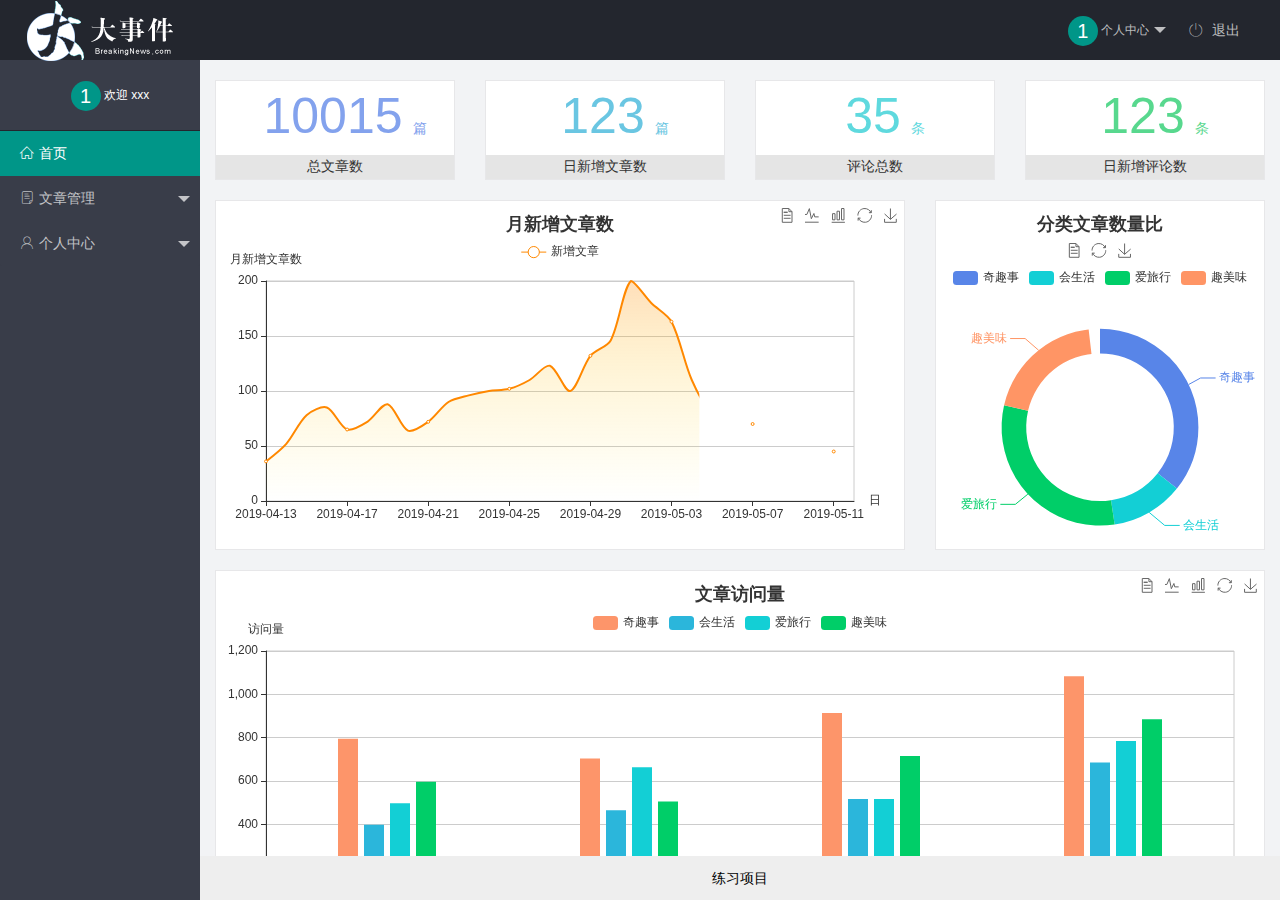
==== commit d6fae145: "首页更改" ====
--- a/index.html
+++ b/index.html
@@ -32,7 +32,7 @@
                     </dl>
                 </li>
                 <li class="layui-nav-item" lay-header-event="menuRight" lay-unselect>
-                    <a href="javascript:;"><span class="iconfont icon-tuichu"></span> 退出</a>
+                    <a class="logoutBtn" href="javascript:;"><span class="iconfont icon-tuichu"></span> 退出</a>
                 </li>
             </ul>
         </div>
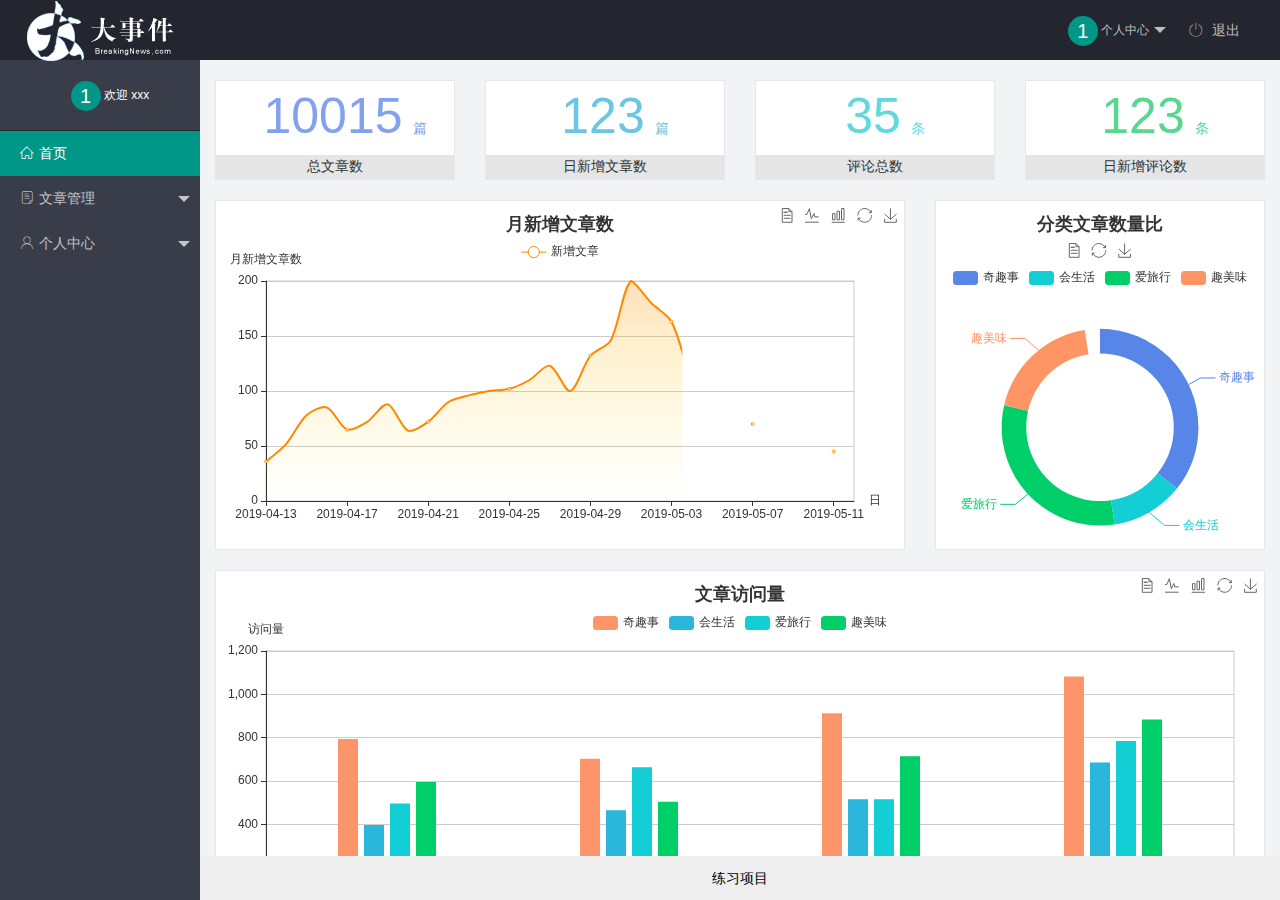
==== commit 060478cb: "个人中心开发完成" ====
--- a/index.html
+++ b/index.html
@@ -26,9 +26,12 @@
                         个人中心
                     </a>
                     <dl class="layui-nav-child">
-                        <dd><a href="">基本资料</a></dd>
-                        <dd><a href="">更换头像</a></dd>
-                        <dd><a href="">重置密码</a></dd>
+                        <dd><a href="user/user-info.html" target="fm">
+                            基本资料</a></dd>
+                        <dd><a href="user/user_avatar.html" target="fm">
+                            更换头像</a></dd>
+                        <dd><a href="user/user_pwd.html" target="fm">
+                            重置密码</a></dd>
                     </dl>
                 </li>
                 <li class="layui-nav-item" lay-header-event="menuRight" lay-unselect>
@@ -69,11 +72,11 @@
                             <span class="iconfont icon-user"></span>个人中心
                         </a>
                         <dl class="layui-nav-child">
-                            <dd><a href="javascript:;">
+                            <dd><a href="user/user-info.html" target="fm">
                                 <i class="layui-icon layui-icon-app"></i>基本资料</a></dd>
-                            <dd><a href="javascript:;">
+                            <dd><a href="user/user_avatar.html" target="fm">
                                 <i class="layui-icon layui-icon-app"></i>更换头像</a></dd>
-                            <dd><a href="javascript:;">
+                            <dd><a href="user/user_pwd.html" target="fm">
                                 <i class="layui-icon layui-icon-app"></i>重置密码</a></dd>
                         </dl>
                     </li>
--- a/assets/css/index.css
+++ b/assets/css/index.css
@@ -47,4 +47,7 @@
 }
 .layui-footer{
     text-align: center;
+}
+iframe{
+    background-color: #f2f2f2;
 }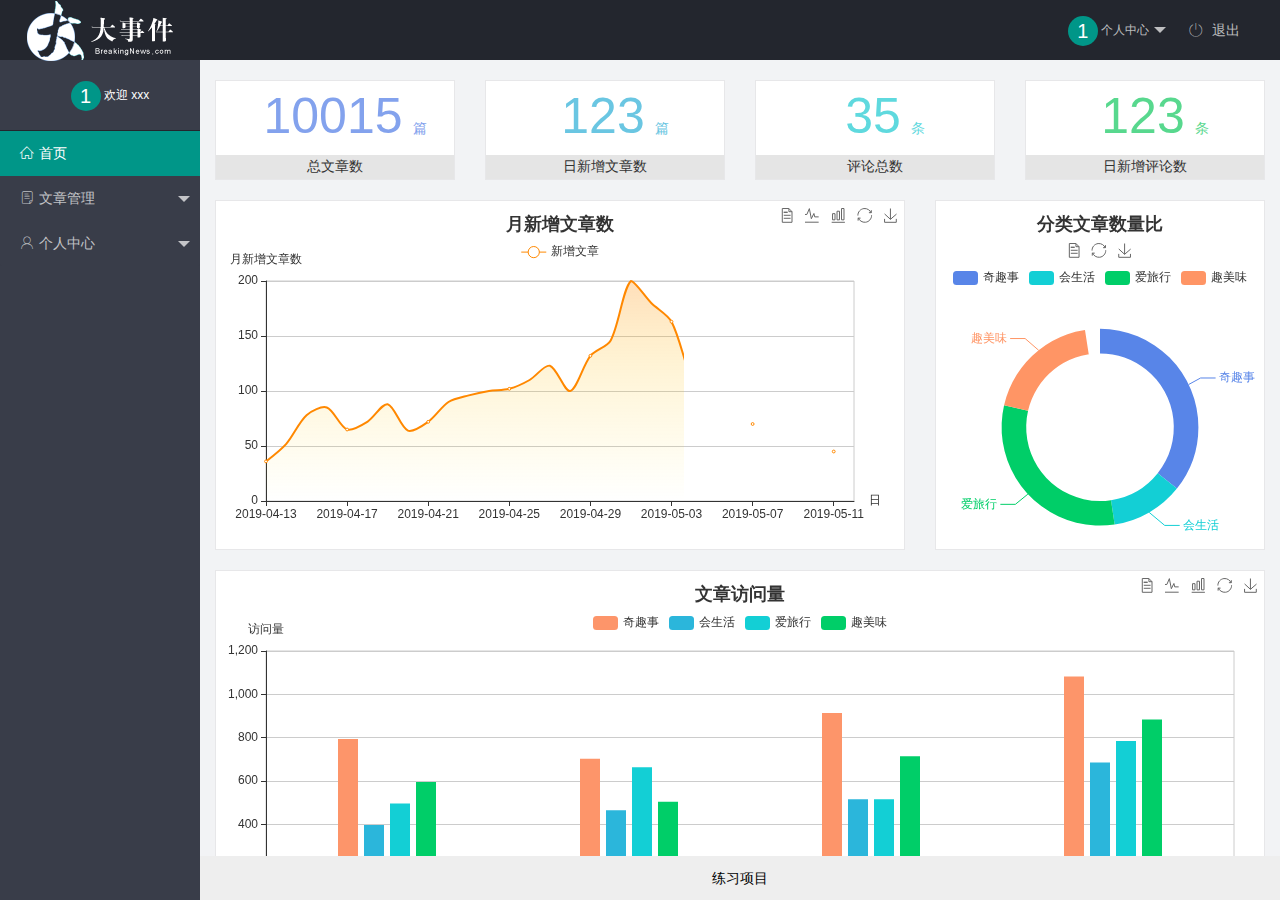
==== commit 475663ca: "提交" ====
--- a/index.html
+++ b/index.html
@@ -27,11 +27,11 @@
                     </a>
                     <dl class="layui-nav-child">
                         <dd><a href="user/user-info.html" target="fm">
-                            基本资料</a></dd>
+                                基本资料</a></dd>
                         <dd><a href="user/user_avatar.html" target="fm">
-                            更换头像</a></dd>
+                                更换头像</a></dd>
                         <dd><a href="user/user_pwd.html" target="fm">
-                            重置密码</a></dd>
+                                重置密码</a></dd>
                     </dl>
                 </li>
                 <li class="layui-nav-item" lay-header-event="menuRight" lay-unselect>
@@ -48,7 +48,7 @@
                     <span id="welcome">欢迎 xxx</span>
                 </div>
                 <!-- 左侧导航区域（可配合layui已有的垂直导航） -->
-                <ul class="layui-nav layui-nav-tree"  lay-shrink="all">
+                <ul class="layui-nav layui-nav-tree" lay-shrink="all">
                     <li class="layui-nav-item layui-this">
                         <a class="" href="home/dashboard.html" target="fm">
                             <span class="iconfont icon-home"></span>首页
@@ -59,12 +59,12 @@
                             <span class="iconfont icon-16"></span>文章管理
                         </a>
                         <dl class="layui-nav-child">
-                            <dd><a href="javascript:;">
-                                <i class="layui-icon layui-icon-app"></i> 文章类别</a></dd>
-                            <dd><a href="javascript:;">
-                                <i class="layui-icon layui-icon-app"></i>文章列表</a></dd>
-                            <dd><a href="javascript:;">
-                                <i class="layui-icon layui-icon-app"></i>发表文章</a></dd>
+                            <dd><a href="article/art_cate.html" target="fm">
+                                    <i class="layui-icon layui-icon-app"></i> 文章类别</a></dd>
+                            <dd><a href="article/art-list.html" target="fm">
+                                    <i class="layui-icon layui-icon-app"></i>文章列表</a></dd>
+                            <dd><a href="article/art_pub.html" target="fm">
+                                    <i class="layui-icon layui-icon-app"></i>发表文章</a></dd>
                         </dl>
                     </li>
                     <li class="layui-nav-item">
@@ -73,11 +73,11 @@
                         </a>
                         <dl class="layui-nav-child">
                             <dd><a href="user/user-info.html" target="fm">
-                                <i class="layui-icon layui-icon-app"></i>基本资料</a></dd>
+                                    <i class="layui-icon layui-icon-app"></i>基本资料</a></dd>
                             <dd><a href="user/user_avatar.html" target="fm">
-                                <i class="layui-icon layui-icon-app"></i>更换头像</a></dd>
+                                    <i class="layui-icon layui-icon-app"></i>更换头像</a></dd>
                             <dd><a href="user/user_pwd.html" target="fm">
-                                <i class="layui-icon layui-icon-app"></i>重置密码</a></dd>
+                                    <i class="layui-icon layui-icon-app"></i>重置密码</a></dd>
                         </dl>
                     </li>
                 </ul>
@@ -85,11 +85,12 @@
         </div>
 
         <div class="layui-body">
-           <iframe src="home/dashboard.html" name="fm" frameborder="0" width="100%" height="100%"></iframe>
+            <iframe src="home/dashboard.html" name="fm" frameborder="0" width="100%" height="100%"></iframe>
 
-        <div class="layui-footer">
-            <!-- 底部固定区域 -->
-            练习项目
+            <div class="layui-footer">
+                <!-- 底部固定区域 -->
+                练习项目
+            </div>
         </div>
     </div>
 
